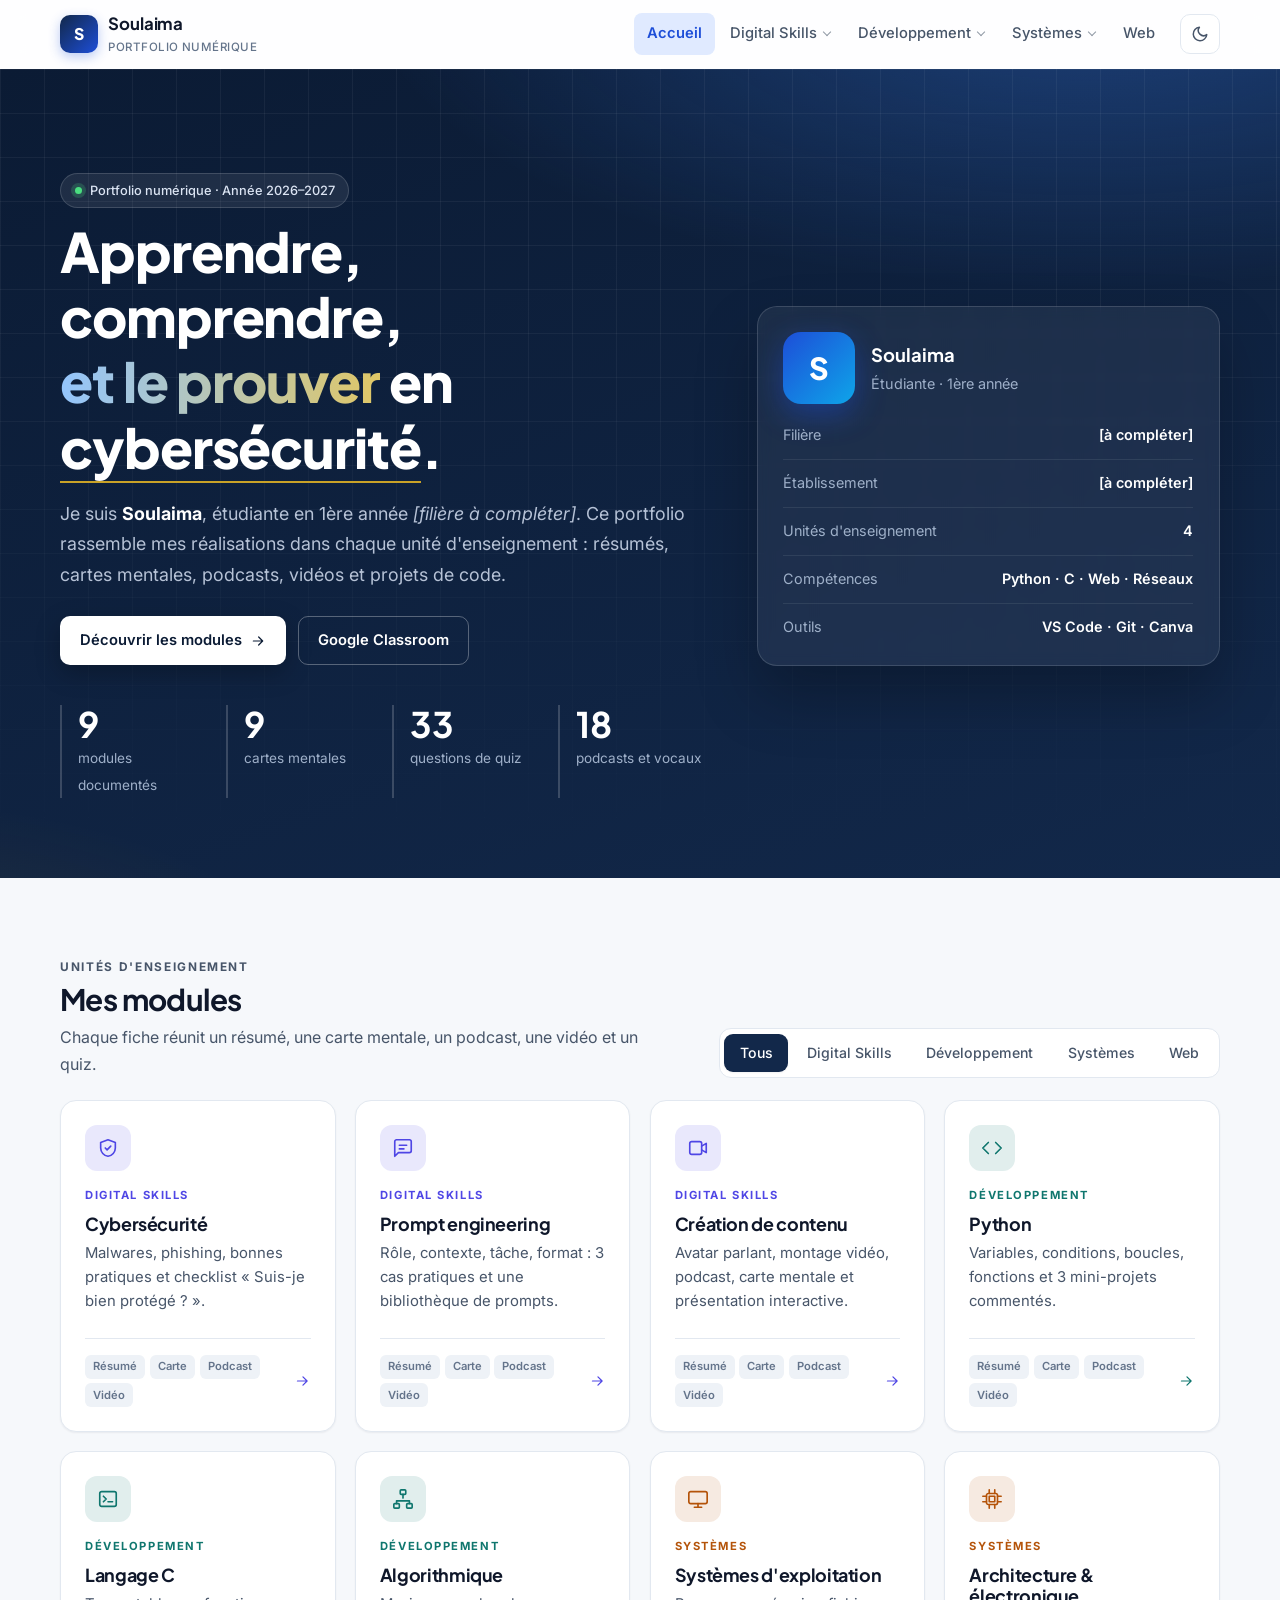
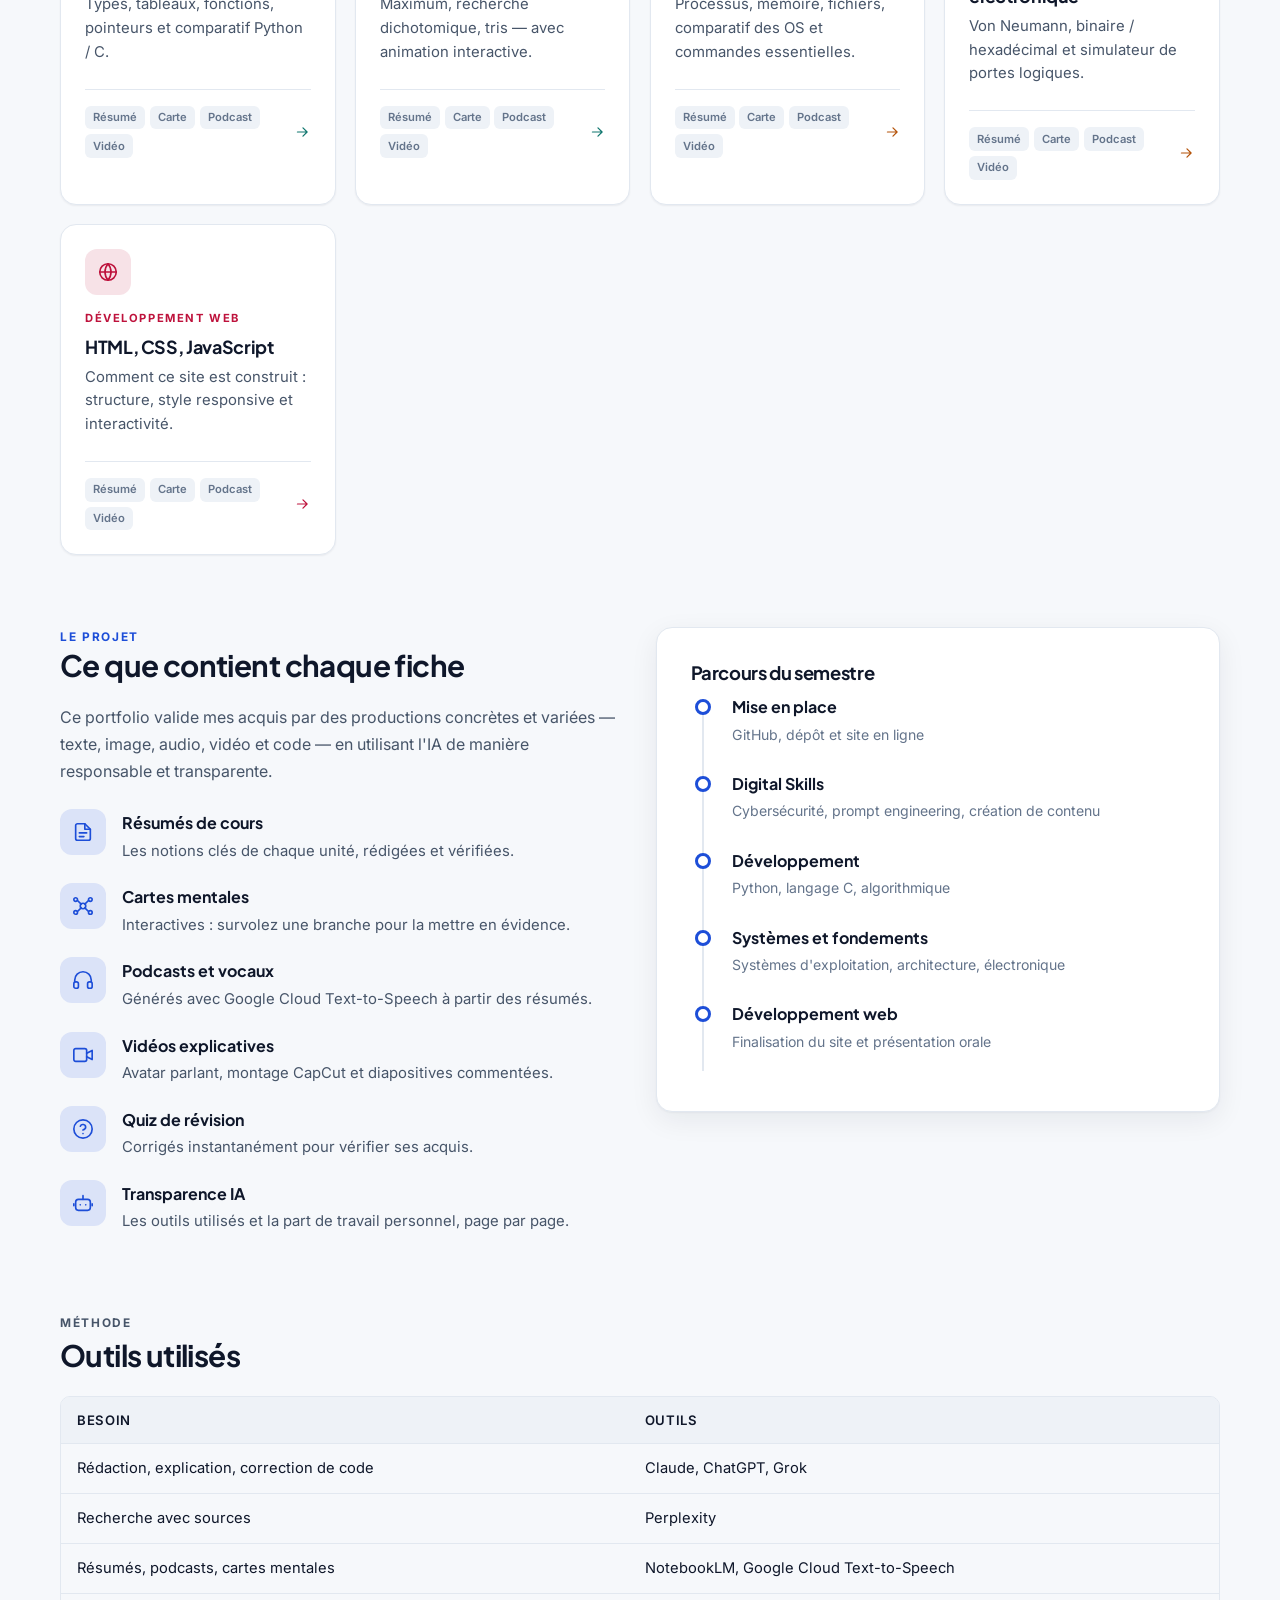
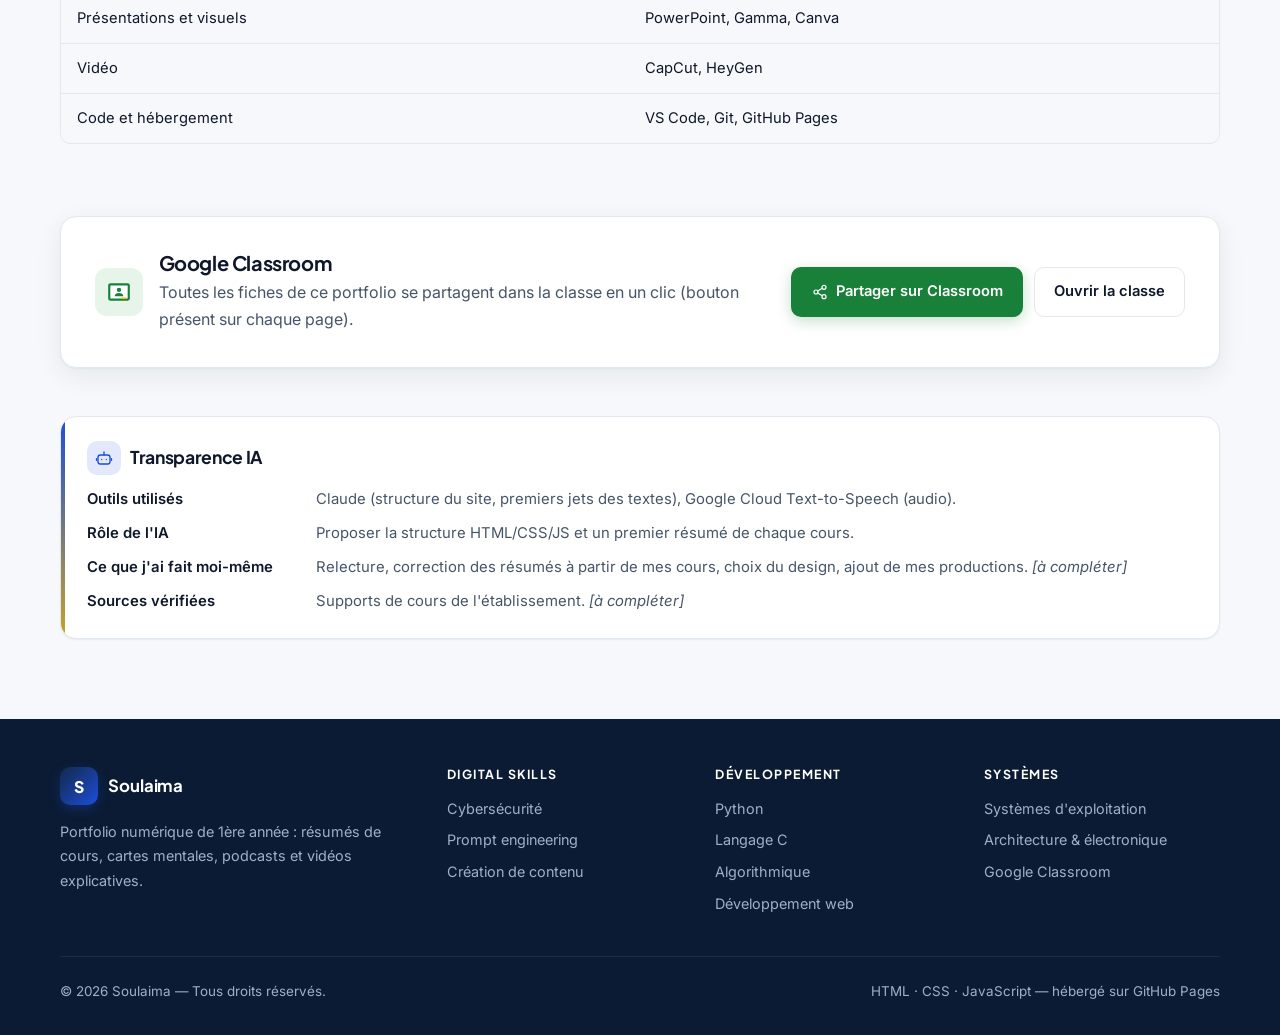
==== index.html @ fb441e04 "Page d'accueil, feuille de style et interactivité" ====
<!DOCTYPE html>
<html lang="fr">
<head>
  <meta charset="UTF-8">
  <meta name="viewport" content="width=device-width, initial-scale=1">
  <title>Soulaima — Portfolio numérique</title>
  <meta name="description" content="Portfolio numérique de Soulaima : résumés de cours, cartes mentales, podcasts et vidéos pour chaque module de 1ère année.">
  <meta name="theme-color" content="#0b1b34">
  <link rel="preconnect" href="https://fonts.googleapis.com">
  <link rel="preconnect" href="https://fonts.gstatic.com" crossorigin>
  <link href="https://fonts.googleapis.com/css2?family=Inter:wght@400;500;600;700&family=Plus+Jakarta+Sans:wght@600;700;800&family=JetBrains+Mono:wght@400;600&display=swap" rel="stylesheet">
  <link rel="stylesheet" href="css/style.css">
  <script>try{var t=localStorage.getItem("theme")||(matchMedia("(prefers-color-scheme: dark)").matches?"dark":"light");document.documentElement.setAttribute("data-theme",t)}catch(e){}</script>
</head>
<body>
<a class="skip" href="#contenu">Aller au contenu</a>
<header class="site-header">
  <div class="container header-inner">
    <a class="brand" href="index.html"><span class="brand-mark" aria-hidden="true">S</span><span>Soulaima<small>Portfolio numérique</small></span></a>
    <nav id="main-nav" class="main-nav" aria-label="Navigation principale">
      <ul>
        <li><a href="index.html">Accueil</a></li>
        <li class="nav-group"><span tabindex="0">Digital Skills</span>
          <ul>
            <li><a href="digital-skills/cybersecurite.html">Cybersécurité</a></li>
            <li><a href="digital-skills/prompt-engineering.html">Prompt engineering</a></li>
            <li><a href="digital-skills/creation-contenu.html">Création de contenu</a></li>
          </ul>
        </li>
        <li class="nav-group"><span tabindex="0">Développement</span>
          <ul>
            <li><a href="developpement/python.html">Python</a></li>
            <li><a href="developpement/langage-c.html">Langage C</a></li>
            <li><a href="developpement/algorithmique.html">Algorithmique</a></li>
          </ul>
        </li>
        <li class="nav-group"><span tabindex="0">Systèmes</span>
          <ul>
            <li><a href="systemes/systemes-exploitation.html">Systèmes d'exploitation</a></li>
            <li><a href="systemes/architecture-electronique.html">Architecture &amp; électronique</a></li>
          </ul>
        </li>
        <li><a href="web/developpement-web.html">Web</a></li>
      </ul>
    </nav>
    <button id="theme-toggle" class="icon-btn" type="button" aria-label="Activer le mode sombre"></button>
    <button id="menu-toggle" class="icon-btn menu-toggle" type="button" aria-expanded="false" aria-controls="main-nav" aria-label="Ouvrir le menu"></button>
  </div>
</header>

<main id="contenu">
  <section class="hero">
    <div class="container hero-grid">
      <div>
        <span class="badge"><span class="dot"></span>Portfolio numérique · Année 2026–2027</span>
        <h1>Apprendre, comprendre,<br><span class="accent-text">et le prouver</span> en <span class="rotator" data-words="cybersécurité|Python|langage C|algorithmique|architecture|développement web">cybersécurité</span>.</h1>
        <p class="lead">Je suis <strong style="color:#fff">Soulaima</strong>, étudiante en 1ère année <em>[filière à compléter]</em>. Ce portfolio rassemble mes réalisations dans chaque unité d'enseignement : résumés, cartes mentales, podcasts, vidéos et projets de code.</p>
        <div class="btn-row">
          <a class="btn btn-light" href="#modules">Découvrir les modules <svg viewBox="0 0 24 24" fill="none" stroke="currentColor" stroke-width="1.8" stroke-linecap="round" stroke-linejoin="round" aria-hidden="true"><path d="M5 12h14M13 6l6 6-6 6"/></svg></a>
          <a class="btn btn-outline-light" href="#classroom">Google Classroom</a>
        </div>
        <div class="stats">
          <div class="stat"><b data-count="9">9</b><span>modules documentés</span></div>
          <div class="stat"><b data-count="9">9</b><span>cartes mentales</span></div>
          <div class="stat"><b data-count="33">33</b><span>questions de quiz</span></div>
          <div class="stat"><b data-count="18">18</b><span>podcasts et vocaux</span></div>
        </div>
      </div>
      <aside class="profile-card" aria-label="Profil">
        <div class="profile-head">
          <div class="avatar" role="img" aria-label="Avatar de Soulaima">S</div>
          <div><strong>Soulaima</strong><span>Étudiante · 1ère année</span></div>
        </div>
        <ul class="profile-list">
          <li><span>Filière</span><b>[à compléter]</b></li>
          <li><span>Établissement</span><b>[à compléter]</b></li>
          <li><span>Unités d'enseignement</span><b>4</b></li>
          <li><span>Compétences</span><b>Python · C · Web · Réseaux</b></li>
          <li><span>Outils</span><b>VS Code · Git · Canva</b></li>
        </ul>
      </aside>
    </div>
  </section>

  <div class="container">
    <section class="home-section" id="modules">
      <div class="section-head">
        <div>
          <p class="eyebrow">Unités d'enseignement</p>
          <h2>Mes modules</h2>
          <p>Chaque fiche réunit un résumé, une carte mentale, un podcast, une vidéo et un quiz.</p>
        </div>
        <div class="filters" role="group" aria-label="Filtrer les modules">
          <button class="filter-btn" type="button" data-filter="all" aria-pressed="true">Tous</button>
          <button class="filter-btn" type="button" data-filter="digital" aria-pressed="false">Digital Skills</button>
          <button class="filter-btn" type="button" data-filter="dev" aria-pressed="false">Développement</button>
          <button class="filter-btn" type="button" data-filter="sys" aria-pressed="false">Systèmes</button>
          <button class="filter-btn" type="button" data-filter="web" aria-pressed="false">Web</button>
        </div>
      </div>
      <div class="grid-3">
        <a class="module-card" data-module="digital" href="digital-skills/cybersecurite.html">
          <span class="module-icon"><svg viewBox="0 0 24 24" fill="none" stroke="currentColor" stroke-width="1.8" stroke-linecap="round" stroke-linejoin="round" aria-hidden="true"><path d="M12 3l8 3v6c0 4.5-3.4 8.3-8 9-4.6-.7-8-4.5-8-9V6l8-3z"/><path d="M9 12l2 2 4-4"/></svg></span>
          <span class="eyebrow">Digital Skills</span>
          <h3>Cybersécurité</h3>
          <p>Malwares, phishing, bonnes pratiques et checklist « Suis-je bien protégé ? ».</p>
          <span class="module-foot">
            <span class="chips"><span class="chip">Résumé</span><span class="chip">Carte</span><span class="chip">Podcast</span><span class="chip">Vidéo</span></span>
            <span class="arrow"><svg viewBox="0 0 24 24" fill="none" stroke="currentColor" stroke-width="1.8" stroke-linecap="round" stroke-linejoin="round" aria-hidden="true"><path d="M5 12h14M13 6l6 6-6 6"/></svg></span>
          </span>
        </a>
        <a class="module-card" data-module="digital" href="digital-skills/prompt-engineering.html">
          <span class="module-icon"><svg viewBox="0 0 24 24" fill="none" stroke="currentColor" stroke-width="1.8" stroke-linecap="round" stroke-linejoin="round" aria-hidden="true"><path d="M21 15a2 2 0 0 1-2 2H7l-4 4V5a2 2 0 0 1 2-2h14a2 2 0 0 1 2 2z"/><path d="M8 9h8M8 13h5"/></svg></span>
          <span class="eyebrow">Digital Skills</span>
          <h3>Prompt engineering</h3>
          <p>Rôle, contexte, tâche, format : 3 cas pratiques et une bibliothèque de prompts.</p>
          <span class="module-foot">
            <span class="chips"><span class="chip">Résumé</span><span class="chip">Carte</span><span class="chip">Podcast</span><span class="chip">Vidéo</span></span>
            <span class="arrow"><svg viewBox="0 0 24 24" fill="none" stroke="currentColor" stroke-width="1.8" stroke-linecap="round" stroke-linejoin="round" aria-hidden="true"><path d="M5 12h14M13 6l6 6-6 6"/></svg></span>
          </span>
        </a>
        <a class="module-card" data-module="digital" href="digital-skills/creation-contenu.html">
          <span class="module-icon"><svg viewBox="0 0 24 24" fill="none" stroke="currentColor" stroke-width="1.8" stroke-linecap="round" stroke-linejoin="round" aria-hidden="true"><rect x="3" y="5" width="13" height="14" rx="2"/><path d="M16 10l5-3v10l-5-3"/></svg></span>
          <span class="eyebrow">Digital Skills</span>
          <h3>Création de contenu</h3>
          <p>Avatar parlant, montage vidéo, podcast, carte mentale et présentation interactive.</p>
          <span class="module-foot">
            <span class="chips"><span class="chip">Résumé</span><span class="chip">Carte</span><span class="chip">Podcast</span><span class="chip">Vidéo</span></span>
            <span class="arrow"><svg viewBox="0 0 24 24" fill="none" stroke="currentColor" stroke-width="1.8" stroke-linecap="round" stroke-linejoin="round" aria-hidden="true"><path d="M5 12h14M13 6l6 6-6 6"/></svg></span>
          </span>
        </a>
        <a class="module-card" data-module="dev" href="developpement/python.html">
          <span class="module-icon"><svg viewBox="0 0 24 24" fill="none" stroke="currentColor" stroke-width="1.8" stroke-linecap="round" stroke-linejoin="round" aria-hidden="true"><path d="M8 6l-6 6 6 6M16 6l6 6-6 6"/></svg></span>
          <span class="eyebrow">Développement</span>
          <h3>Python</h3>
          <p>Variables, conditions, boucles, fonctions et 3 mini-projets commentés.</p>
          <span class="module-foot">
            <span class="chips"><span class="chip">Résumé</span><span class="chip">Carte</span><span class="chip">Podcast</span><span class="chip">Vidéo</span></span>
            <span class="arrow"><svg viewBox="0 0 24 24" fill="none" stroke="currentColor" stroke-width="1.8" stroke-linecap="round" stroke-linejoin="round" aria-hidden="true"><path d="M5 12h14M13 6l6 6-6 6"/></svg></span>
          </span>
        </a>
        <a class="module-card" data-module="dev" href="developpement/langage-c.html">
          <span class="module-icon"><svg viewBox="0 0 24 24" fill="none" stroke="currentColor" stroke-width="1.8" stroke-linecap="round" stroke-linejoin="round" aria-hidden="true"><rect x="3" y="4" width="18" height="16" rx="2"/><path d="M7 9l3 3-3 3M12 15h5"/></svg></span>
          <span class="eyebrow">Développement</span>
          <h3>Langage C</h3>
          <p>Types, tableaux, fonctions, pointeurs et comparatif Python / C.</p>
          <span class="module-foot">
            <span class="chips"><span class="chip">Résumé</span><span class="chip">Carte</span><span class="chip">Podcast</span><span class="chip">Vidéo</span></span>
            <span class="arrow"><svg viewBox="0 0 24 24" fill="none" stroke="currentColor" stroke-width="1.8" stroke-linecap="round" stroke-linejoin="round" aria-hidden="true"><path d="M5 12h14M13 6l6 6-6 6"/></svg></span>
          </span>
        </a>
        <a class="module-card" data-module="dev" href="developpement/algorithmique.html">
          <span class="module-icon"><svg viewBox="0 0 24 24" fill="none" stroke="currentColor" stroke-width="1.8" stroke-linecap="round" stroke-linejoin="round" aria-hidden="true"><rect x="9" y="2" width="6" height="5" rx="1"/><rect x="2" y="17" width="6" height="5" rx="1"/><rect x="16" y="17" width="6" height="5" rx="1"/><path d="M12 7v4M5 17v-3h14v3"/></svg></span>
          <span class="eyebrow">Développement</span>
          <h3>Algorithmique</h3>
          <p>Maximum, recherche dichotomique, tris — avec animation interactive.</p>
          <span class="module-foot">
            <span class="chips"><span class="chip">Résumé</span><span class="chip">Carte</span><span class="chip">Podcast</span><span class="chip">Vidéo</span></span>
            <span class="arrow"><svg viewBox="0 0 24 24" fill="none" stroke="currentColor" stroke-width="1.8" stroke-linecap="round" stroke-linejoin="round" aria-hidden="true"><path d="M5 12h14M13 6l6 6-6 6"/></svg></span>
          </span>
        </a>
        <a class="module-card" data-module="sys" href="systemes/systemes-exploitation.html">
          <span class="module-icon"><svg viewBox="0 0 24 24" fill="none" stroke="currentColor" stroke-width="1.8" stroke-linecap="round" stroke-linejoin="round" aria-hidden="true"><rect x="2" y="4" width="20" height="13" rx="2"/><path d="M8 21h8M12 17v4"/></svg></span>
          <span class="eyebrow">Systèmes</span>
          <h3>Systèmes d'exploitation</h3>
          <p>Processus, mémoire, fichiers, comparatif des OS et commandes essentielles.</p>
          <span class="module-foot">
            <span class="chips"><span class="chip">Résumé</span><span class="chip">Carte</span><span class="chip">Podcast</span><span class="chip">Vidéo</span></span>
            <span class="arrow"><svg viewBox="0 0 24 24" fill="none" stroke="currentColor" stroke-width="1.8" stroke-linecap="round" stroke-linejoin="round" aria-hidden="true"><path d="M5 12h14M13 6l6 6-6 6"/></svg></span>
          </span>
        </a>
        <a class="module-card" data-module="sys" href="systemes/architecture-electronique.html">
          <span class="module-icon"><svg viewBox="0 0 24 24" fill="none" stroke="currentColor" stroke-width="1.8" stroke-linecap="round" stroke-linejoin="round" aria-hidden="true"><rect x="6" y="6" width="12" height="12" rx="2"/><rect x="9" y="9" width="6" height="6"/><path d="M9 2v4M15 2v4M9 18v4M15 18v4M2 9h4M2 15h4M18 9h4M18 15h4"/></svg></span>
          <span class="eyebrow">Systèmes</span>
          <h3>Architecture &amp; électronique</h3>
          <p>Von Neumann, binaire / hexadécimal et simulateur de portes logiques.</p>
          <span class="module-foot">
            <span class="chips"><span class="chip">Résumé</span><span class="chip">Carte</span><span class="chip">Podcast</span><span class="chip">Vidéo</span></span>
            <span class="arrow"><svg viewBox="0 0 24 24" fill="none" stroke="currentColor" stroke-width="1.8" stroke-linecap="round" stroke-linejoin="round" aria-hidden="true"><path d="M5 12h14M13 6l6 6-6 6"/></svg></span>
          </span>
        </a>
        <a class="module-card" data-module="web" href="web/developpement-web.html">
          <span class="module-icon"><svg viewBox="0 0 24 24" fill="none" stroke="currentColor" stroke-width="1.8" stroke-linecap="round" stroke-linejoin="round" aria-hidden="true"><circle cx="12" cy="12" r="9"/><path d="M3 12h18M12 3a14 14 0 0 1 0 18M12 3a14 14 0 0 0 0 18"/></svg></span>
          <span class="eyebrow">Développement web</span>
          <h3>HTML, CSS, JavaScript</h3>
          <p>Comment ce site est construit : structure, style responsive et interactivité.</p>
          <span class="module-foot">
            <span class="chips"><span class="chip">Résumé</span><span class="chip">Carte</span><span class="chip">Podcast</span><span class="chip">Vidéo</span></span>
            <span class="arrow"><svg viewBox="0 0 24 24" fill="none" stroke="currentColor" stroke-width="1.8" stroke-linecap="round" stroke-linejoin="round" aria-hidden="true"><path d="M5 12h14M13 6l6 6-6 6"/></svg></span>
          </span>
        </a>
      </div>
    </section>

    <section class="home-section">
      <div class="grid-2" style="align-items:start;gap:2rem">
        <div>
          <p class="eyebrow">Le projet</p>
          <h2>Ce que contient chaque fiche</h2>
          <p class="lead" style="font-size:1rem">Ce portfolio valide mes acquis par des productions concrètes et variées — texte, image, audio, vidéo et code — en utilisant l'IA de manière responsable et transparente.</p>
          <div class="grid-2" style="margin-top:1.5rem">
        <div class="feature"><span class="module-icon"><svg viewBox="0 0 24 24" fill="none" stroke="currentColor" stroke-width="1.8" stroke-linecap="round" stroke-linejoin="round" aria-hidden="true"><path d="M14 3H6a2 2 0 0 0-2 2v14a2 2 0 0 0 2 2h12a2 2 0 0 0 2-2V9z"/><path d="M14 3v6h6M8 13h8M8 17h5"/></svg></span><div><strong>Résumés de cours</strong><p>Les notions clés de chaque unité, rédigées et vérifiées.</p></div></div>
        <div class="feature"><span class="module-icon"><svg viewBox="0 0 24 24" fill="none" stroke="currentColor" stroke-width="1.8" stroke-linecap="round" stroke-linejoin="round" aria-hidden="true"><circle cx="12" cy="12" r="3"/><circle cx="4" cy="5" r="2"/><circle cx="20" cy="5" r="2"/><circle cx="4" cy="19" r="2"/><circle cx="20" cy="19" r="2"/><path d="M6 6l4 4M18 6l-4 4M6 18l4-4M18 18l-4-4"/></svg></span><div><strong>Cartes mentales</strong><p>Interactives : survolez une branche pour la mettre en évidence.</p></div></div>
        <div class="feature"><span class="module-icon"><svg viewBox="0 0 24 24" fill="none" stroke="currentColor" stroke-width="1.8" stroke-linecap="round" stroke-linejoin="round" aria-hidden="true"><path d="M3 14v-2a9 9 0 0 1 18 0v2"/><rect x="2" y="14" width="5" height="7" rx="2"/><rect x="17" y="14" width="5" height="7" rx="2"/></svg></span><div><strong>Podcasts et vocaux</strong><p>Générés avec Google Cloud Text-to-Speech à partir des résumés.</p></div></div>
        <div class="feature"><span class="module-icon"><svg viewBox="0 0 24 24" fill="none" stroke="currentColor" stroke-width="1.8" stroke-linecap="round" stroke-linejoin="round" aria-hidden="true"><rect x="2" y="5" width="14" height="14" rx="2"/><path d="M16 10l6-3v10l-6-3"/></svg></span><div><strong>Vidéos explicatives</strong><p>Avatar parlant, montage CapCut et diapositives commentées.</p></div></div>
        <div class="feature"><span class="module-icon"><svg viewBox="0 0 24 24" fill="none" stroke="currentColor" stroke-width="1.8" stroke-linecap="round" stroke-linejoin="round" aria-hidden="true"><circle cx="12" cy="12" r="10"/><path d="M9.1 9a3 3 0 0 1 5.8 1c0 2-3 3-3 3M12 17h.01"/></svg></span><div><strong>Quiz de révision</strong><p>Corrigés instantanément pour vérifier ses acquis.</p></div></div>
        <div class="feature"><span class="module-icon"><svg viewBox="0 0 24 24" fill="none" stroke="currentColor" stroke-width="1.8" stroke-linecap="round" stroke-linejoin="round" aria-hidden="true"><rect x="4" y="8" width="16" height="12" rx="3"/><path d="M12 8V4M9 14h.01M15 14h.01M2 13v2M22 13v2"/></svg></span><div><strong>Transparence IA</strong><p>Les outils utilisés et la part de travail personnel, page par page.</p></div></div>
          </div>
        </div>
        <div class="card">
          <h3>Parcours du semestre</h3>
          <ol class="timeline">
            <li><b>Mise en place</b><span>GitHub, dépôt et site en ligne</span></li>
            <li><b>Digital Skills</b><span>Cybersécurité, prompt engineering, création de contenu</span></li>
            <li><b>Développement</b><span>Python, langage C, algorithmique</span></li>
            <li><b>Systèmes et fondements</b><span>Systèmes d'exploitation, architecture, électronique</span></li>
            <li><b>Développement web</b><span>Finalisation du site et présentation orale</span></li>
          </ol>
        </div>
      </div>
    </section>

    <section class="home-section">
      <div class="section-head"><div><p class="eyebrow">Méthode</p><h2>Outils utilisés</h2></div></div>
      <div class="table-wrap">
        <table>
          <thead><tr><th>Besoin</th><th>Outils</th></tr></thead>
          <tbody>
            <tr><td>Rédaction, explication, correction de code</td><td>Claude, ChatGPT, Grok</td></tr>
            <tr><td>Recherche avec sources</td><td>Perplexity</td></tr>
            <tr><td>Résumés, podcasts, cartes mentales</td><td>NotebookLM, Google Cloud Text-to-Speech</td></tr>
            <tr><td>Présentations et visuels</td><td>PowerPoint, Gamma, Canva</td></tr>
            <tr><td>Vidéo</td><td>CapCut, HeyGen</td></tr>
            <tr><td>Code et hébergement</td><td>VS Code, Git, GitHub Pages</td></tr>
          </tbody>
        </table>
      </div>
    </section>

    <div class="home-section">
    <section class="block card classroom-box" id="classroom">
      <div class="classroom-text">
        <span class="classroom-logo"><svg viewBox="0 0 24 24" aria-hidden="true"><rect x="2" y="4" width="20" height="16" rx="2" fill="#188038"/><rect x="4" y="6" width="16" height="12" fill="#fff"/><circle cx="12" cy="10" r="2" fill="#188038"/><path d="M8 16c0-2 1.8-3 4-3s4 1 4 3" fill="#188038"/><rect x="14" y="17" width="5" height="1.5" fill="#fbbc04"/></svg></span>
        <div>
          <h2>Google Classroom</h2>
          <p>Toutes les fiches de ce portfolio se partagent dans la classe en un clic (bouton présent sur chaque page).</p>
        </div>
      </div>
      <div class="btn-row" style="margin:0">
        <a class="btn btn-classroom" data-classroom-share href="https://classroom.google.com/"><svg viewBox="0 0 24 24" fill="none" stroke="currentColor" stroke-width="1.8" stroke-linecap="round" stroke-linejoin="round" aria-hidden="true"><circle cx="18" cy="5" r="3"/><circle cx="6" cy="12" r="3"/><circle cx="18" cy="19" r="3"/><path d="M8.6 13.5l6.8 4M15.4 6.5l-6.8 4"/></svg>Partager sur Classroom</a>
        <!-- Remplacer par le lien de la classe : https://classroom.google.com/c/XXXXXXXX -->
        <a class="btn btn-ghost" href="https://classroom.google.com/" target="_blank" rel="noopener">Ouvrir la classe</a>
      </div>
    </section>
    </div>

    <section class="transparence">
      <h2><span class="h-icon"><svg viewBox="0 0 24 24" fill="none" stroke="currentColor" stroke-width="1.8" stroke-linecap="round" stroke-linejoin="round" aria-hidden="true"><rect x="4" y="8" width="16" height="12" rx="3"/><path d="M12 8V4M9 14h.01M15 14h.01M2 13v2M22 13v2"/></svg></span>Transparence IA</h2>
      <dl>
        <dt>Outils utilisés</dt><dd>Claude (structure du site, premiers jets des textes), Google Cloud Text-to-Speech (audio).</dd>
        <dt>Rôle de l'IA</dt><dd>Proposer la structure HTML/CSS/JS et un premier résumé de chaque cours.</dd>
        <dt>Ce que j'ai fait moi-même</dt><dd>Relecture, correction des résumés à partir de mes cours, choix du design, ajout de mes productions. <em>[à compléter]</em></dd>
        <dt>Sources vérifiées</dt><dd>Supports de cours de l'établissement. <em>[à compléter]</em></dd>
      </dl>
    </section>
  </div>
</main>

<footer class="site-footer">
  <div class="container">
    <div class="footer-grid">
      <div>
        <a class="brand" href="index.html"><span class="brand-mark" aria-hidden="true">S</span><span>Soulaima</span></a>
        <p>Portfolio numérique de 1ère année : résumés de cours, cartes mentales, podcasts et vidéos explicatives.</p>
      </div>
      <div>
        <h4>Digital Skills</h4>
        <ul>
          <li><a href="digital-skills/cybersecurite.html">Cybersécurité</a></li>
          <li><a href="digital-skills/prompt-engineering.html">Prompt engineering</a></li>
          <li><a href="digital-skills/creation-contenu.html">Création de contenu</a></li>
        </ul>
      </div>
      <div>
        <h4>Développement</h4>
        <ul>
          <li><a href="developpement/python.html">Python</a></li>
          <li><a href="developpement/langage-c.html">Langage C</a></li>
          <li><a href="developpement/algorithmique.html">Algorithmique</a></li>
          <li><a href="web/developpement-web.html">Développement web</a></li>
        </ul>
      </div>
      <div>
        <h4>Systèmes</h4>
        <ul>
          <li><a href="systemes/systemes-exploitation.html">Systèmes d'exploitation</a></li>
          <li><a href="systemes/architecture-electronique.html">Architecture &amp; électronique</a></li>
          <li><a href="index.html#classroom">Google Classroom</a></li>
        </ul>
      </div>
    </div>
    <div class="footer-bottom">
      <span>© <span data-year>2026</span> Soulaima — Tous droits réservés.</span>
      <span>HTML · CSS · JavaScript — hébergé sur GitHub Pages</span>
    </div>
  </div>
</footer>
<script src="js/script.js"></script>
</body>
</html>
---- css/style.css ----
/* ==========================================================
   Portfolio numérique — feuille de style commune
   Charte : bleu marine + bleu royal, neutres ardoise
   ========================================================== */

:root {
  /* Neutres */
  --bg: #f6f8fb;
  --surface: #ffffff;
  --surface-2: #eef2f7;
  --ink: #0f172a;
  --ink-soft: #475569;
  --ink-mute: #64748b;
  --line: #e2e8f0;
  /* Marque */
  --navy: #0b1b34;
  --navy-2: #12284a;
  --accent: #1d4ed8;
  --accent-2: #3b82f6;
  --accent-soft: #e0eaff;
  --accent-ink: #ffffff;
  --gold: #c9a227;
  /* Modules (tons sobres) */
  --digital: #4f46e5;
  --dev: #0f766e;
  --sys: #b45309;
  --web: #be123c;
  /* États */
  --ok: #15803d;
  --ko: #b91c1c;
  --warn: #b45309;
  --code-bg: #0b1220;
  --code-ink: #e2e8f0;
  --radius: 16px;
  --radius-sm: 10px;
  --shadow-sm: 0 1px 2px rgba(15, 23, 42, .06);
  --shadow: 0 1px 2px rgba(15, 23, 42, .04), 0 8px 28px rgba(15, 23, 42, .07);
  --shadow-lg: 0 20px 50px rgba(15, 23, 42, .14);
  --font-title: "Plus Jakarta Sans", "Inter", system-ui, sans-serif;
  --font-body: "Inter", system-ui, -apple-system, "Segoe UI", sans-serif;
  --font-mono: "JetBrains Mono", Consolas, monospace;
  color-scheme: light;
}

:root[data-theme="dark"] {
  --bg: #0a0f1c;
  --surface: #111a2e;
  --surface-2: #17223a;
  --ink: #e6ebf5;
  --ink-soft: #a5b1c7;
  --ink-mute: #8391aa;
  --line: #22304b;
  --navy: #070d1a;
  --navy-2: #0e1a33;
  --accent: #60a5fa;
  --accent-2: #93c5fd;
  --accent-soft: #15284a;
  --accent-ink: #0a0f1c;
  --digital: #818cf8;
  --dev: #2dd4bf;
  --sys: #f59e0b;
  --web: #fb7185;
  --ok: #4ade80;
  --ko: #f87171;
  --code-bg: #060a14;
  --shadow: 0 1px 2px rgba(0, 0, 0, .3), 0 8px 28px rgba(0, 0, 0, .3);
  --shadow-lg: 0 20px 50px rgba(0, 0, 0, .45);
  color-scheme: dark;
}

*, *::before, *::after { box-sizing: border-box; }
html { scroll-behavior: smooth; scroll-padding-top: 84px; }

body {
  margin: 0;
  background: var(--bg);
  color: var(--ink);
  font-family: var(--font-body);
  font-size: 1rem;
  line-height: 1.7;
  -webkit-font-smoothing: antialiased;
  text-rendering: optimizeLegibility;
}

img, svg, video, iframe { max-width: 100%; }
a { color: var(--accent); text-underline-offset: 3px; text-decoration-thickness: 1px; }
::selection { background: var(--accent); color: #fff; }
:focus-visible { outline: 3px solid var(--accent-2); outline-offset: 2px; border-radius: 6px; }

h1, h2, h3, h4 { font-family: var(--font-title); line-height: 1.2; letter-spacing: -.02em; font-weight: 700; color: var(--ink); }
h1 { font-size: clamp(2.1rem, 5vw, 3.4rem); margin: .2em 0 .35em; font-weight: 800; }
h2 { font-size: clamp(1.4rem, 2.6vw, 1.85rem); margin: 0 0 .7em; }
h3 { font-size: 1.15rem; margin: 1.4em 0 .5em; }
h4 { font-size: 1rem; margin: 1.2em 0 .4em; }

code { font-family: var(--font-mono); font-size: .86em; background: var(--surface-2); color: var(--ink); padding: .12em .4em; border-radius: 6px; border: 1px solid var(--line); }
pre {
  background: var(--code-bg); color: var(--code-ink);
  padding: 1.1rem 1.2rem; border-radius: var(--radius-sm); overflow-x: auto;
  font-size: .85rem; line-height: 1.6; border: 1px solid #1e293b;
}
pre code { background: none; padding: 0; color: inherit; border: 0; }

.skip { position: absolute; left: -9999px; }
.skip:focus { left: 1rem; top: 1rem; z-index: 100; background: var(--accent); color: #fff; padding: .5rem 1rem; border-radius: 8px; }

.container { width: min(1160px, 100% - 32px); margin-inline: auto; }

/* ---------- Barre de progression de lecture ---------- */
.progress { position: fixed; top: 0; left: 0; height: 3px; width: 0; z-index: 60; background: linear-gradient(90deg, var(--accent), var(--accent-2)); }

/* ---------- En-tête ---------- */
.site-header {
  position: sticky; top: 0; z-index: 50;
  background: color-mix(in srgb, var(--surface) 85%, transparent);
  backdrop-filter: saturate(160%) blur(12px);
  border-bottom: 1px solid transparent;
  transition: border-color .2s, box-shadow .2s;
}
.site-header.scrolled { border-bottom-color: var(--line); box-shadow: var(--shadow-sm); }
.header-inner { display: flex; align-items: center; gap: .75rem; min-height: 68px; }
.brand { display: flex; align-items: center; gap: .65rem; font-family: var(--font-title); font-weight: 700; font-size: 1.05rem; color: var(--ink); text-decoration: none; margin-right: auto; letter-spacing: -.01em; }
.brand small { display: block; font-family: var(--font-body); font-weight: 500; font-size: .72rem; color: var(--ink-mute); letter-spacing: .04em; text-transform: uppercase; }
.brand-mark {
  width: 38px; height: 38px; border-radius: 10px; display: grid; place-items: center; flex: none;
  background: linear-gradient(135deg, var(--navy-2), var(--accent));
  color: #fff; font-size: 1rem; font-weight: 800; box-shadow: 0 4px 12px rgba(29, 78, 216, .3);
}

.main-nav ul { list-style: none; margin: 0; padding: 0; display: flex; gap: .15rem; }
.main-nav > ul > li { position: relative; }
.main-nav a, .main-nav .nav-group > span {
  display: block; padding: .5rem .8rem; border-radius: 8px;
  color: var(--ink-soft); text-decoration: none; font-size: .92rem; font-weight: 500; cursor: pointer;
  transition: color .15s, background .15s;
}
.main-nav a:hover, .main-nav .nav-group:hover > span { color: var(--ink); background: var(--surface-2); }
.main-nav a[aria-current="page"] { color: var(--accent); background: var(--accent-soft); font-weight: 600; }
.nav-group > span::after { content: ""; display: inline-block; width: 6px; height: 6px; margin-left: .45rem; border-right: 1.5px solid currentColor; border-bottom: 1.5px solid currentColor; transform: translateY(-3px) rotate(45deg); opacity: .6; }
.nav-group ul {
  position: absolute; top: calc(100% + 6px); left: 0; min-width: 250px;
  flex-direction: column; padding: .45rem;
  background: var(--surface); border: 1px solid var(--line); border-radius: 12px; box-shadow: var(--shadow-lg);
  opacity: 0; visibility: hidden; transform: translateY(6px); transition: .18s ease;
}
.nav-group ul::before { content: ""; position: absolute; inset: -8px 0 auto; height: 8px; }
.nav-group:hover ul, .nav-group:focus-within ul { opacity: 1; visibility: visible; transform: none; }
.nav-group ul a { color: var(--ink); }

.icon-btn {
  width: 40px; height: 40px; border-radius: 10px; border: 1px solid var(--line);
  background: var(--surface); color: var(--ink-soft); cursor: pointer;
  display: grid; place-items: center; transition: .15s;
}
.icon-btn:hover { color: var(--accent); border-color: var(--accent); }
.icon-btn svg { width: 18px; height: 18px; }
.menu-toggle { display: none; }

@media (max-width: 900px) {
  .menu-toggle { display: grid; }
  .main-nav {
    position: absolute; top: 68px; left: 0; right: 0;
    background: var(--surface); border-bottom: 1px solid var(--line); box-shadow: var(--shadow-lg);
    max-height: 0; overflow: hidden; transition: max-height .3s ease;
  }
  .main-nav.open { max-height: 85vh; overflow-y: auto; }
  .main-nav ul { flex-direction: column; padding: .5rem 16px 1rem; }
  .nav-group ul { position: static; opacity: 1; visibility: visible; transform: none; box-shadow: none; border: 0; padding: 0 0 .3rem .6rem; min-width: 0; background: none; }
  .nav-group > span::after { display: none; }
  .nav-group > span { font-weight: 700; color: var(--ink-mute); font-size: .72rem; text-transform: uppercase; letter-spacing: .1em; padding-top: .9rem; }
  .nav-group > span:hover { background: none; }
}

/* ---------- Héros sombre (accueil + pages) ---------- */
.hero, .page-hero {
  position: relative; overflow: hidden; isolation: isolate;
  background: radial-gradient(1200px 500px at 85% -10%, rgba(59, 130, 246, .35), transparent 60%),
              radial-gradient(800px 400px at -10% 120%, rgba(201, 162, 39, .14), transparent 60%),
              linear-gradient(160deg, var(--navy) 0%, var(--navy-2) 100%);
  color: #e2e8f0;
}
.hero::before, .page-hero::before {
  content: ""; position: absolute; inset: 0; z-index: -1;
  background-image: linear-gradient(rgba(255,255,255,.05) 1px, transparent 1px), linear-gradient(90deg, rgba(255,255,255,.05) 1px, transparent 1px);
  background-size: 44px 44px;
  mask-image: linear-gradient(180deg, #000 30%, transparent 100%);
}
.hero h1, .page-hero h1 { color: #fff; }
.hero .lead, .page-hero .lead { color: #b6c2d6; }

.hero { padding: clamp(3.5rem, 9vw, 6.5rem) 0 clamp(3rem, 7vw, 5rem); }
.hero-grid { display: grid; grid-template-columns: 1.4fr 1fr; gap: 3rem; align-items: center; }
.hero h1 .accent-text { background: linear-gradient(90deg, #93c5fd, #e0c766); -webkit-background-clip: text; background-clip: text; color: transparent; }
.hero .rotator { color: #fff; border-bottom: 2px solid var(--gold); white-space: nowrap; }
.badge {
  display: inline-flex; align-items: center; gap: .5rem; padding: .35rem .85rem; border-radius: 999px;
  background: rgba(255,255,255,.08); border: 1px solid rgba(255,255,255,.15);
  font-size: .8rem; font-weight: 500; color: #dbe4f3;
}
.badge .dot { width: 7px; height: 7px; border-radius: 50%; background: #4ade80; box-shadow: 0 0 0 4px rgba(74, 222, 128, .2); }

.profile-card {
  background: rgba(255,255,255,.06); border: 1px solid rgba(255,255,255,.14); border-radius: 20px;
  padding: 1.6rem; backdrop-filter: blur(6px); box-shadow: 0 30px 60px rgba(0,0,0,.25);
}
.profile-head { display: flex; gap: 1rem; align-items: center; margin-bottom: 1.2rem; }
.avatar {
  width: 72px; height: 72px; border-radius: 18px; flex: none;
  background: linear-gradient(135deg, var(--accent), #0ea5e9);
  display: grid; place-items: center; color: #fff;
  font-family: var(--font-title); font-size: 1.9rem; font-weight: 800;
  box-shadow: 0 10px 30px rgba(29, 78, 216, .45);
}
.profile-head strong { display: block; color: #fff; font-family: var(--font-title); font-size: 1.15rem; }
.profile-head span { color: #9fb0c9; font-size: .9rem; }
.profile-list { list-style: none; padding: 0; margin: 0; display: grid; gap: .7rem; }
.profile-list li { display: flex; justify-content: space-between; gap: 1rem; font-size: .9rem; padding-bottom: .7rem; border-bottom: 1px solid rgba(255,255,255,.08); }
.profile-list li:last-child { border-bottom: 0; padding-bottom: 0; }
.profile-list span { color: #9fb0c9; }
.profile-list b { color: #fff; font-weight: 600; text-align: right; }

.stats { display: grid; grid-template-columns: repeat(4, 1fr); gap: 1rem; margin-top: 2.5rem; }
.stat { border-left: 2px solid rgba(255,255,255,.18); padding-left: 1rem; }
.stat b { display: block; font-family: var(--font-title); font-size: clamp(1.6rem, 3.5vw, 2.2rem); color: #fff; line-height: 1.1; }
.stat span { font-size: .85rem; color: #9fb0c9; }
@media (max-width: 860px) {
  .hero-grid { grid-template-columns: 1fr; }
  .stats { grid-template-columns: repeat(2, 1fr); }
}

.eyebrow { text-transform: uppercase; letter-spacing: .14em; font-size: .74rem; font-weight: 700; color: var(--accent); margin: 0; }
.hero .eyebrow, .page-hero .eyebrow { color: #93c5fd; }
.lead { font-size: 1.12rem; color: var(--ink-soft); max-width: 64ch; }

.page-hero { padding: 2.8rem 0 2.6rem; margin-bottom: 2.5rem; }
.page-hero::after { content: ""; position: absolute; left: 0; right: 0; bottom: 0; height: 4px; background: var(--mod, var(--accent)); }
.breadcrumb { font-size: .85rem; color: #9fb0c9; margin: 0 0 1rem; }
.breadcrumb a { color: #cbd5e1; text-decoration: none; }
.breadcrumb a:hover { color: #fff; text-decoration: underline; }
.tags { display: flex; flex-wrap: wrap; gap: .45rem; margin: 1.2rem 0 0; padding: 0; list-style: none; }
.tag { font-size: .78rem; font-weight: 500; padding: .25rem .75rem; border-radius: 999px; background: var(--surface-2); color: var(--ink-soft); border: 1px solid var(--line); }
.page-hero .tag, .hero .tag { background: rgba(255,255,255,.07); border-color: rgba(255,255,255,.14); color: #dbe4f3; }

/* Couleur du module */
[data-module="digital"] { --mod: var(--digital); }
[data-module="dev"] { --mod: var(--dev); }
[data-module="sys"] { --mod: var(--sys); }
[data-module="web"] { --mod: var(--web); }

/* ---------- Boutons ---------- */
.btn {
  display: inline-flex; align-items: center; gap: .5rem;
  padding: .7rem 1.2rem; border-radius: 10px; border: 1px solid transparent;
  background: var(--accent); color: #fff; font: inherit; font-weight: 600; font-size: .92rem;
  text-decoration: none; cursor: pointer; transition: transform .15s, box-shadow .15s, background .15s;
  box-shadow: 0 4px 14px rgba(29, 78, 216, .25);
}
:root[data-theme="dark"] .btn { color: var(--accent-ink); }
.btn:hover { transform: translateY(-1px); box-shadow: 0 8px 22px rgba(29, 78, 216, .35); }
.btn svg { width: 16px; height: 16px; }
.btn-ghost { background: var(--surface); color: var(--ink); border-color: var(--line); box-shadow: none; }
:root[data-theme="dark"] .btn-ghost { color: var(--ink); }
.btn-ghost:hover { border-color: var(--accent); color: var(--accent); box-shadow: none; }
.btn-light { background: #fff; color: var(--navy); box-shadow: 0 8px 24px rgba(0,0,0,.25); }
:root[data-theme="dark"] .btn-light { color: var(--navy); }
.btn-outline-light { background: transparent; color: #fff; border-color: rgba(255,255,255,.3); box-shadow: none; }
:root[data-theme="dark"] .btn-outline-light { color: #fff; }
.btn-outline-light:hover { border-color: #fff; box-shadow: none; }
.btn-row { display: flex; flex-wrap: wrap; gap: .7rem; margin-top: 1.6rem; }

/* ---------- Mise en page des pages modules ---------- */
.page-layout { display: grid; grid-template-columns: 220px minmax(0, 1fr); gap: 2.5rem; align-items: start; }
.toc { position: sticky; top: 92px; display: flex; flex-direction: column; gap: .15rem; border-left: 1px solid var(--line); }
.toc-title { font-size: .72rem; text-transform: uppercase; letter-spacing: .12em; font-weight: 700; color: var(--ink-mute); padding: 0 0 .6rem 1rem; }
.toc a { font-size: .9rem; padding: .4rem 1rem; margin-left: -1px; border-left: 2px solid transparent; text-decoration: none; color: var(--ink-soft); transition: .15s; }
.toc a:hover { color: var(--ink); }
.toc a.active { color: var(--mod, var(--accent)); border-left-color: var(--mod, var(--accent)); font-weight: 600; }
@media (max-width: 960px) {
  .page-layout { grid-template-columns: minmax(0, 1fr); gap: 0; }
  .toc { position: sticky; top: 68px; z-index: 20; flex-direction: row; overflow-x: auto; gap: .4rem; border: 0; padding: .7rem 0; margin: -1.5rem 0 1.5rem; background: var(--bg); scrollbar-width: none; }
  .toc-title { display: none; }
  .toc a { flex: none; border: 1px solid var(--line); border-radius: 999px; padding: .3rem .85rem; background: var(--surface); margin: 0; }
  .toc a.active { background: var(--mod, var(--accent)); color: #fff; border-color: var(--mod, var(--accent)); }
}

/* ---------- Sections ---------- */
section.block { margin-bottom: 3rem; }
.section-head { display: flex; align-items: flex-end; justify-content: space-between; gap: 1rem; flex-wrap: wrap; margin-bottom: 1.4rem; }
.section-head h2 { margin: .3rem 0 0; }
.section-head p { margin: .4rem 0 0; color: var(--ink-soft); max-width: 60ch; }
.h-icon { display: inline-grid; place-items: center; width: 34px; height: 34px; border-radius: 10px; background: color-mix(in srgb, var(--mod, var(--accent)) 12%, transparent); color: var(--mod, var(--accent)); margin-right: .6rem; vertical-align: -6px; }
.h-icon svg { width: 18px; height: 18px; }

.card {
  background: var(--surface); border: 1px solid var(--line); border-radius: var(--radius);
  padding: clamp(1.3rem, 3vw, 2.1rem); box-shadow: var(--shadow);
}
.card > h2:first-child, .card > h3:first-child { margin-top: 0; }

.grid-2 { display: grid; grid-template-columns: repeat(auto-fit, minmax(280px, 1fr)); gap: 1.2rem; }
.grid-3 { display: grid; grid-template-columns: repeat(auto-fit, minmax(260px, 1fr)); gap: 1.2rem; }

.def { position: relative; background: var(--surface-2); border-radius: var(--radius-sm); padding: 1rem 1.1rem 1rem 1.3rem; margin: 0; font-size: .95rem; color: var(--ink-soft); }
.def::before { content: ""; position: absolute; left: 0; top: 14px; bottom: 14px; width: 3px; border-radius: 3px; background: var(--mod, var(--accent)); }
.def strong { display: block; color: var(--ink); margin-bottom: .2rem; }
.note { background: var(--accent-soft); border: 1px solid color-mix(in srgb, var(--accent) 25%, transparent); border-radius: var(--radius-sm); padding: .9rem 1.1rem; font-size: .93rem; color: var(--ink); }
.note-todo { background: transparent; border: 1px dashed var(--ink-mute); color: var(--ink-soft); }

#resume ul, #resume ol { padding-left: 1.2rem; }
#resume li { margin-bottom: .35rem; }
#resume li::marker { color: var(--mod, var(--accent)); }

/* ---------- Tableaux ---------- */
.table-wrap { overflow-x: auto; border: 1px solid var(--line); border-radius: var(--radius-sm); }
table { width: 100%; border-collapse: collapse; font-size: .92rem; }
th, td { text-align: left; padding: .75rem 1rem; border-bottom: 1px solid var(--line); vertical-align: top; }
tr:last-child td { border-bottom: 0; }
th { background: var(--surface-2); font-weight: 600; color: var(--ink); font-size: .82rem; text-transform: uppercase; letter-spacing: .05em; }
tbody tr { transition: background .12s; }
tbody tr:hover { background: color-mix(in srgb, var(--accent) 5%, transparent); }

/* ---------- Accueil : modules ---------- */
.home-section { padding: 4.5rem 0 0; }
.filters { display: inline-flex; flex-wrap: wrap; gap: .25rem; padding: .3rem; background: var(--surface); border: 1px solid var(--line); border-radius: 12px; }
.filter-btn { padding: .45rem .95rem; border-radius: 9px; border: 0; background: transparent; color: var(--ink-soft); font: inherit; font-size: .88rem; font-weight: 500; cursor: pointer; transition: .15s; }
.filter-btn:hover { color: var(--ink); }
.filter-btn[aria-pressed="true"] { background: var(--navy-2); color: #fff; box-shadow: var(--shadow-sm); }

.module-card {
  position: relative; display: flex; flex-direction: column; gap: .5rem; overflow: hidden;
  background: var(--surface); border: 1px solid var(--line); border-radius: var(--radius);
  padding: 1.5rem; text-decoration: none; color: var(--ink); box-shadow: var(--shadow-sm);
  transition: transform .2s ease, box-shadow .2s ease, border-color .2s ease;
}
.module-card::before {
  content: ""; position: absolute; inset: 0; pointer-events: none; opacity: 0; transition: opacity .2s;
  background: radial-gradient(400px circle at var(--mx, 50%) var(--my, 0%), color-mix(in srgb, var(--mod) 12%, transparent), transparent 60%);
}
.module-card:hover { transform: translateY(-4px); box-shadow: var(--shadow-lg); border-color: color-mix(in srgb, var(--mod) 45%, var(--line)); }
.module-card:hover::before { opacity: 1; }
.module-icon { width: 46px; height: 46px; border-radius: 12px; display: grid; place-items: center; background: color-mix(in srgb, var(--mod) 12%, transparent); color: var(--mod); margin-bottom: .4rem; }
.module-icon svg { width: 22px; height: 22px; }
.module-card h3 { margin: 0; font-size: 1.12rem; }
.module-card p { margin: 0; color: var(--ink-soft); font-size: .93rem; line-height: 1.6; }
.module-card .eyebrow { color: var(--mod); font-size: .7rem; }
.module-foot { margin-top: auto; padding-top: 1rem; display: flex; align-items: center; justify-content: space-between; border-top: 1px solid var(--line); margin-top: 1rem; }
.chips { display: flex; flex-wrap: wrap; gap: .3rem; }
.chip { font-size: .7rem; font-weight: 600; padding: .15rem .5rem; border-radius: 6px; background: var(--surface-2); color: var(--ink-mute); }
.arrow { color: var(--mod); transition: transform .2s; display: grid; }
.arrow svg { width: 18px; height: 18px; }
.module-card:hover .arrow { transform: translateX(4px); }
.module-card[hidden] { display: none; }

.feature { display: flex; gap: 1rem; align-items: flex-start; }
.feature .module-icon { flex: none; --mod: var(--accent); margin: 0; }
.feature strong { display: block; font-family: var(--font-title); margin-bottom: .15rem; }
.feature p { margin: 0; color: var(--ink-soft); font-size: .93rem; }

.timeline { list-style: none; padding: 0; margin: 0; position: relative; }
.timeline::before { content: ""; position: absolute; left: 11px; top: 6px; bottom: 6px; width: 2px; background: var(--line); }
.timeline li { position: relative; padding: 0 0 1.4rem 2.6rem; }
.timeline li::before { content: ""; position: absolute; left: 4px; top: 6px; width: 16px; height: 16px; border-radius: 50%; background: var(--surface); border: 3px solid var(--accent); }
.timeline b { display: block; font-family: var(--font-title); }
.timeline span { font-size: .88rem; color: var(--ink-mute); }

/* ---------- Carte mentale ---------- */
.mindmap { margin: 0; }
.mindmap-scroll { overflow-x: auto; border-radius: var(--radius); background: var(--surface); border: 1px solid var(--line); padding: 1rem; box-shadow: var(--shadow); background-image: radial-gradient(var(--line) 1px, transparent 1px); background-size: 20px 20px; }
.mindmap svg { display: block; min-width: 760px; width: 100%; height: auto; }
.mindmap figcaption { font-size: .85rem; color: var(--ink-mute); margin-top: .6rem; }
.mm-link { fill: none; stroke-width: 2; opacity: .5; }
.mm-root rect { fill: var(--navy-2); }
:root[data-theme="dark"] .mm-root rect { fill: var(--accent); }
.mm-root text { fill: #fff; font-weight: 700; font-size: 17px; font-family: var(--font-title); }
:root[data-theme="dark"] .mm-root text { fill: var(--navy); }
.mm-branch rect { fill: var(--surface); stroke-width: 1.8; }
.mm-branch text { fill: var(--ink); font-weight: 600; font-size: 14px; font-family: var(--font-body); }
.mm-leaf text { fill: var(--ink-soft); font-size: 13px; font-family: var(--font-body); }
.mm-branch { cursor: pointer; }
.mm-branch-group, .mm-link { transition: opacity .2s; }
.mm-dim { opacity: .12; }

/* ---------- Médias ---------- */
.media-grid { display: grid; grid-template-columns: repeat(auto-fit, minmax(280px, 1fr)); gap: 1.2rem; }
.media-card { background: var(--surface); border: 1px solid var(--line); border-radius: var(--radius); padding: 1.3rem; display: flex; flex-direction: column; gap: .75rem; box-shadow: var(--shadow-sm); }
.media-card h3 { margin: 0; font-size: 1rem; display: flex; gap: .6rem; align-items: center; }
.media-card h3 .h-icon { margin: 0; }
.media-card p { margin: 0; font-size: .9rem; color: var(--ink-soft); }
.video-frame { aspect-ratio: 16 / 9; border-radius: var(--radius-sm); overflow: hidden; background: linear-gradient(160deg, var(--navy), var(--navy-2)); display: grid; place-items: center; text-align: center; color: #9fb0c9; font-size: .85rem; padding: 1rem; }
.video-frame code { background: rgba(255,255,255,.08); color: #dbe4f3; border-color: rgba(255,255,255,.12); }
.video-frame iframe, .video-frame video { width: 100%; height: 100%; border: 0; }
.video-frame:has(iframe), .video-frame:has(video) { padding: 0; }
.play-icon { width: 54px; height: 54px; border-radius: 50%; background: rgba(255,255,255,.1); border: 1px solid rgba(255,255,255,.2); display: grid; place-items: center; margin: 0 auto .6rem; color: #fff; }
.play-icon svg { width: 20px; height: 20px; margin-left: 3px; }
audio { width: 100%; height: 40px; }

/* Lecteur vidéo + playlist */
.video-panel { display: grid; grid-template-columns: minmax(0, 1.7fr) minmax(0, 1fr); gap: 1.4rem; padding: 1.2rem; }
.video-main .video-frame { border-radius: 12px; }
.video-script { font-size: .9rem; color: var(--ink-soft); margin: .9rem 0 0; }
.video-list-title { font-size: .72rem; text-transform: uppercase; letter-spacing: .12em; font-weight: 700; color: var(--ink-mute); margin: 0 0 .6rem; }
.video-list ul { list-style: none; padding: 0; margin: 0; display: grid; gap: .5rem; }
.yt-item { display: flex; gap: .75rem; align-items: flex-start; width: 100%; text-align: left; padding: .45rem; border-radius: 10px; border: 1px solid transparent; background: transparent; color: var(--ink); font: inherit; cursor: pointer; transition: .15s; }
.yt-item:hover { background: var(--surface-2); }
.yt-item.active { background: var(--accent-soft); border-color: color-mix(in srgb, var(--accent) 35%, transparent); }
.yt-item img { width: 120px; height: 68px; object-fit: cover; border-radius: 7px; flex: none; background: var(--surface-2); }
.yt-item b { display: block; font-size: .85rem; font-weight: 600; line-height: 1.35; display: -webkit-box; -webkit-line-clamp: 2; -webkit-box-orient: vertical; overflow: hidden; }
.yt-item small { display: block; font-size: .76rem; color: var(--ink-mute); margin-top: .2rem; }
.video-note { font-size: .8rem; color: var(--ink-mute); margin: .9rem 0 0; line-height: 1.5; }
@media (max-width: 860px) { .video-panel { grid-template-columns: 1fr; } }
.media-missing { font-size: .84rem; color: var(--ink-mute); background: var(--surface-2); border-radius: 8px; padding: .6rem .8rem; }
.tts-controls { display: flex; flex-wrap: wrap; gap: .5rem; }
.tts-controls .btn { padding: .55rem .95rem; font-size: .86rem; }

/* ---------- Quiz ---------- */
.quiz-progress { height: 6px; border-radius: 999px; background: var(--surface-2); overflow: hidden; margin-bottom: 1.4rem; }
.quiz-progress span { display: block; height: 100%; width: 0; background: linear-gradient(90deg, var(--accent), var(--accent-2)); transition: width .3s; }
.quiz-q { margin-bottom: 1.5rem; }
.quiz-q > p { font-weight: 600; margin: 0 0 .6rem; }
.quiz-opts { display: grid; gap: .45rem; }
.quiz-opt {
  display: flex; align-items: center; gap: .7rem;
  text-align: left; padding: .7rem 1rem; border-radius: 10px; border: 1px solid var(--line);
  background: var(--surface); color: var(--ink); font: inherit; font-size: .93rem; cursor: pointer; transition: .15s;
}
.quiz-opt::before { content: attr(data-letter); flex: none; width: 26px; height: 26px; border-radius: 7px; display: grid; place-items: center; background: var(--surface-2); font-size: .78rem; font-weight: 700; color: var(--ink-soft); }
.quiz-opt:hover:not(:disabled) { border-color: var(--accent); background: color-mix(in srgb, var(--accent) 4%, var(--surface)); }
.quiz-opt.correct { border-color: var(--ok); background: color-mix(in srgb, var(--ok) 10%, var(--surface)); }
.quiz-opt.correct::before { background: var(--ok); color: #fff; content: "✓"; }
.quiz-opt.wrong { border-color: var(--ko); background: color-mix(in srgb, var(--ko) 9%, var(--surface)); }
.quiz-opt.wrong::before { background: var(--ko); color: #fff; content: "✕"; }
.quiz-opt:disabled { cursor: default; }
.quiz-expl { font-size: .88rem; color: var(--ink-soft); margin-top: .5rem; }
.quiz-score { font-family: var(--font-title); font-weight: 700; font-size: 1.15rem; }

/* Checklist */
.checklist { list-style: none; padding: 0; margin: 0; display: grid; gap: .45rem; }
.checklist label { display: flex; gap: .75rem; align-items: flex-start; padding: .65rem .85rem; border: 1px solid var(--line); border-radius: 10px; cursor: pointer; background: var(--surface); font-size: .93rem; transition: .15s; }
.checklist label:hover { border-color: var(--accent); }
.checklist label:has(input:checked) { border-color: color-mix(in srgb, var(--ok) 50%, var(--line)); background: color-mix(in srgb, var(--ok) 6%, var(--surface)); }
.checklist input { margin-top: .25rem; width: 18px; height: 18px; accent-color: var(--ok); flex: none; }
.meter { height: 10px; border-radius: 999px; background: var(--surface-2); overflow: hidden; margin: 1.2rem 0 .5rem; }
.meter > span { display: block; height: 100%; width: 0; background: var(--ok); transition: width .4s ease, background .4s; }
.checklist-result { font-weight: 600; }

/* Prompt */
.prompt-case { margin-bottom: 1.4rem; }
.prompt-step { display: grid; grid-template-columns: 180px 1fr; gap: 1rem; padding: .9rem 0; border-bottom: 1px solid var(--line); }
.prompt-step:last-child { border-bottom: 0; }
.prompt-step > strong { font-size: .85rem; }
.prompt-step pre { margin: 0; white-space: pre-wrap; }
.prompt-weak { color: var(--ko); }
.prompt-good { color: var(--ok); }
@media (max-width: 640px) { .prompt-step { grid-template-columns: 1fr; gap: .3rem; } }
.copy-wrap { position: relative; }
.copy-btn { position: absolute; top: .5rem; right: .5rem; font: 600 .74rem var(--font-body); padding: .3rem .65rem; border-radius: 6px; border: 1px solid rgba(255,255,255,.15); background: rgba(255,255,255,.08); color: #e2e8f0; cursor: pointer; opacity: .8; transition: .15s; }
.copy-btn:hover { opacity: 1; background: rgba(255,255,255,.16); }

/* Algorithmes : visualisation */
.sort-bars { display: flex; align-items: flex-end; gap: 4px; height: 220px; padding: .8rem; background: var(--surface-2); border-radius: var(--radius-sm); }
.sort-bars span { flex: 1; background: linear-gradient(180deg, var(--accent-2), var(--accent)); border-radius: 4px 4px 0 0; transition: height .12s; }
.sort-bars span.active { background: var(--gold); }
.sort-bars span.done { background: var(--ok); }
.controls { display: flex; flex-wrap: wrap; gap: .8rem; align-items: center; margin-bottom: 1rem; }
.controls label { display: flex; align-items: center; gap: .5rem; font-size: .9rem; font-weight: 500; }

/* Électronique */
.converter { display: grid; grid-template-columns: repeat(auto-fit, minmax(150px, 1fr)); gap: .8rem; }
.converter label { display: grid; gap: .3rem; font-size: .8rem; font-weight: 600; text-transform: uppercase; letter-spacing: .06em; color: var(--ink-mute); }
.converter input, select {
  font: inherit; font-family: var(--font-mono); font-size: .95rem; padding: .6rem .8rem; border-radius: 9px;
  border: 1px solid var(--line); background: var(--surface); color: var(--ink); transition: border-color .15s, box-shadow .15s;
}
.converter input:focus, select:focus { outline: none; border-color: var(--accent); box-shadow: 0 0 0 3px color-mix(in srgb, var(--accent) 20%, transparent); }
.converter input[aria-invalid="true"] { border-color: var(--ko); }
.gate-sim { display: flex; flex-wrap: wrap; gap: .8rem; align-items: center; }
.bit-btn { width: 56px; height: 56px; border-radius: 12px; border: 1px solid var(--line); font: 700 1.3rem var(--font-mono); cursor: pointer; background: var(--surface-2); color: var(--ink); transition: .15s; }
.bit-btn[aria-pressed="true"] { background: var(--accent); color: #fff; border-color: var(--accent); box-shadow: 0 0 0 4px color-mix(in srgb, var(--accent) 20%, transparent); }
.bit-btn:disabled { opacity: .35; }
.gate-out { font: 700 1.2rem var(--font-mono); padding: .8rem 1.1rem; border-radius: 12px; background: var(--surface-2); border: 1px solid var(--line); transition: .2s; }
.gate-out.on { background: var(--ok); color: #fff; border-color: var(--ok); box-shadow: 0 0 20px color-mix(in srgb, var(--ok) 40%, transparent); }

/* Diagramme */
.diagram { width: 100%; height: auto; }
.diagram .box { fill: var(--surface); stroke: var(--line); stroke-width: 1.5; }
.diagram .box-accent { fill: color-mix(in srgb, var(--mod) 8%, var(--surface)); stroke: var(--mod); stroke-width: 1.8; }
.diagram text { fill: var(--ink); font-family: var(--font-body); font-size: 14px; }
.diagram .small { font-size: 12px; fill: var(--ink-mute); }
.diagram .wire { stroke: var(--ink-mute); stroke-width: 1.8; fill: none; }
.diagram .bus { stroke: var(--mod); stroke-width: 6; stroke-linecap: round; opacity: .6; }

/* ---------- Classroom ---------- */
.classroom-box { display: flex; flex-wrap: wrap; align-items: center; gap: 1.2rem; justify-content: space-between; }
.classroom-box p { margin: 0; color: var(--ink-soft); }
.classroom-box h2 { margin: 0 0 .25rem; font-size: 1.25rem; }
.classroom-logo { width: 48px; height: 48px; border-radius: 12px; background: #e6f4ea; display: grid; place-items: center; flex: none; }
.classroom-logo svg { width: 26px; height: 26px; }
.classroom-text { display: flex; gap: 1rem; align-items: center; flex: 1 1 320px; }
.btn-classroom { background: #188038; box-shadow: 0 4px 14px rgba(24, 128, 56, .25); }
:root[data-theme="dark"] .btn-classroom { color: #fff; }
.btn-classroom:hover { box-shadow: 0 8px 22px rgba(24, 128, 56, .35); }

/* ---------- Transparence IA ---------- */
.transparence { border: 1px solid var(--line); border-radius: var(--radius); padding: 1.5rem 1.6rem; background: var(--surface); font-size: .93rem; box-shadow: var(--shadow-sm); position: relative; overflow: hidden; }
.transparence::before { content: ""; position: absolute; left: 0; top: 0; bottom: 0; width: 4px; background: linear-gradient(180deg, var(--accent), var(--gold)); }
.transparence h2 { font-size: 1.1rem; display: flex; align-items: center; }
.transparence dl { display: grid; grid-template-columns: 210px 1fr; gap: .55rem 1.2rem; margin: 0; }
.transparence dt { font-weight: 600; color: var(--ink); }
.transparence dd { margin: 0; color: var(--ink-soft); }
@media (max-width: 640px) { .transparence dl { grid-template-columns: 1fr; } .transparence dd { margin-bottom: .7rem; } }

/* ---------- Pied de page ---------- */
.site-footer { margin-top: 5rem; background: var(--navy); color: #9fb0c9; padding: 3rem 0 2rem; font-size: .9rem; }
.footer-grid { display: grid; grid-template-columns: 1.5fr repeat(3, 1fr); gap: 2rem; }
.site-footer h4 { color: #fff; font-size: .78rem; text-transform: uppercase; letter-spacing: .12em; margin: 0 0 .9rem; }
.site-footer ul { list-style: none; padding: 0; margin: 0; display: grid; gap: .45rem; }
.site-footer a { color: #9fb0c9; text-decoration: none; }
.site-footer a:hover { color: #fff; }
.site-footer .brand { color: #fff; margin: 0 0 .8rem; }
.footer-bottom { border-top: 1px solid rgba(255,255,255,.08); margin-top: 2.5rem; padding-top: 1.4rem; display: flex; flex-wrap: wrap; justify-content: space-between; gap: 1rem; font-size: .84rem; }
@media (max-width: 760px) { .footer-grid { grid-template-columns: 1fr 1fr; } .footer-grid > :first-child { grid-column: 1 / -1; } }

/* ---------- Retour en haut + toast ---------- */
.to-top { position: fixed; right: 1.2rem; bottom: 1.2rem; z-index: 40; width: 44px; height: 44px; border-radius: 12px; border: 1px solid var(--line); background: var(--surface); color: var(--ink); box-shadow: var(--shadow-lg); cursor: pointer; display: grid; place-items: center; opacity: 0; transform: translateY(12px); pointer-events: none; transition: .25s; }
.to-top.show { opacity: 1; transform: none; pointer-events: auto; }
.to-top:hover { color: var(--accent); border-color: var(--accent); }
.to-top svg { width: 18px; height: 18px; }
.toast { position: fixed; bottom: 1.2rem; left: 50%; transform: translateX(-50%) translateY(150%); background: var(--navy-2); color: #fff; padding: .65rem 1.2rem; border-radius: 10px; font-size: .88rem; transition: transform .25s ease; z-index: 200; box-shadow: var(--shadow-lg); }
.toast.show { transform: translateX(-50%) translateY(0); }

/* ---------- Apparition au défilement ---------- */
.reveal { opacity: 0; transform: translateY(18px); transition: opacity .6s ease, transform .6s ease; }
.reveal.visible { opacity: 1; transform: none; }

@media (prefers-reduced-motion: reduce) {
  *, *::before, *::after { transition: none !important; animation: none !important; scroll-behavior: auto !important; }
  .reveal { opacity: 1; transform: none; }
}
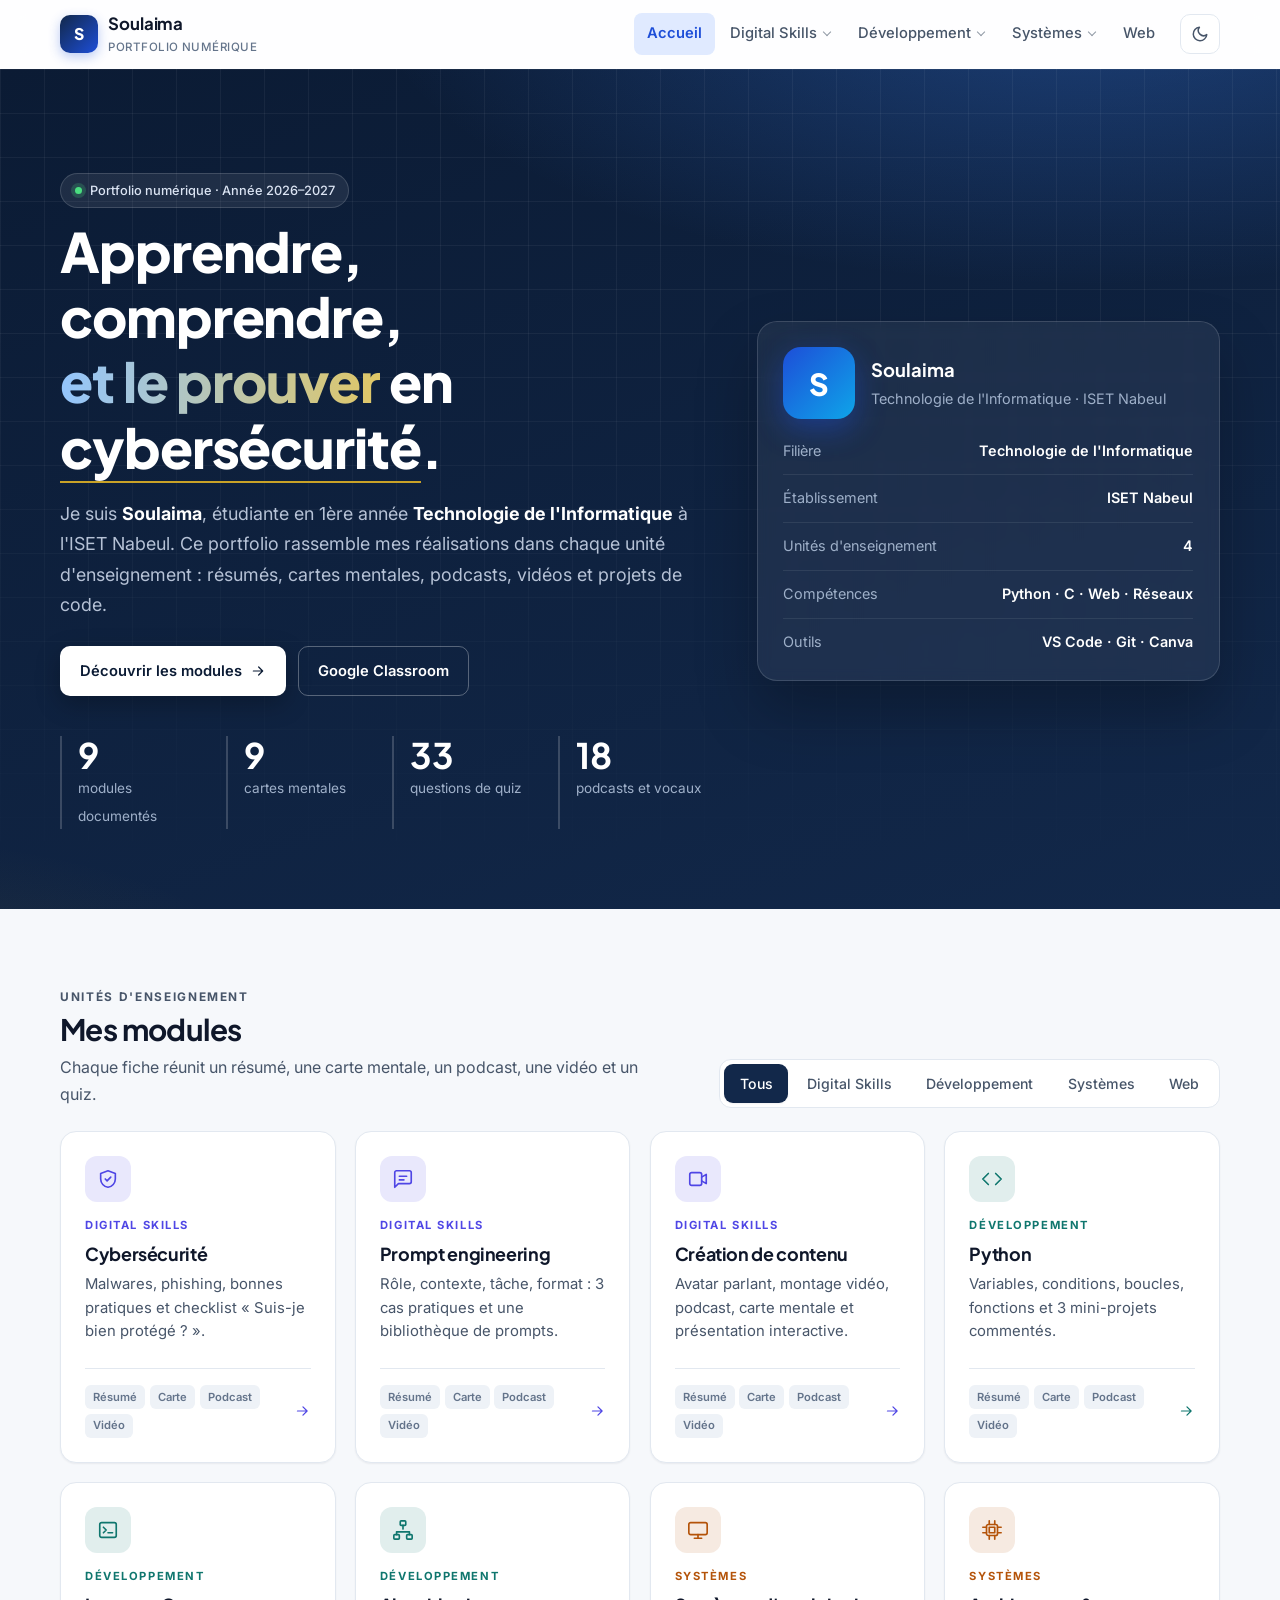
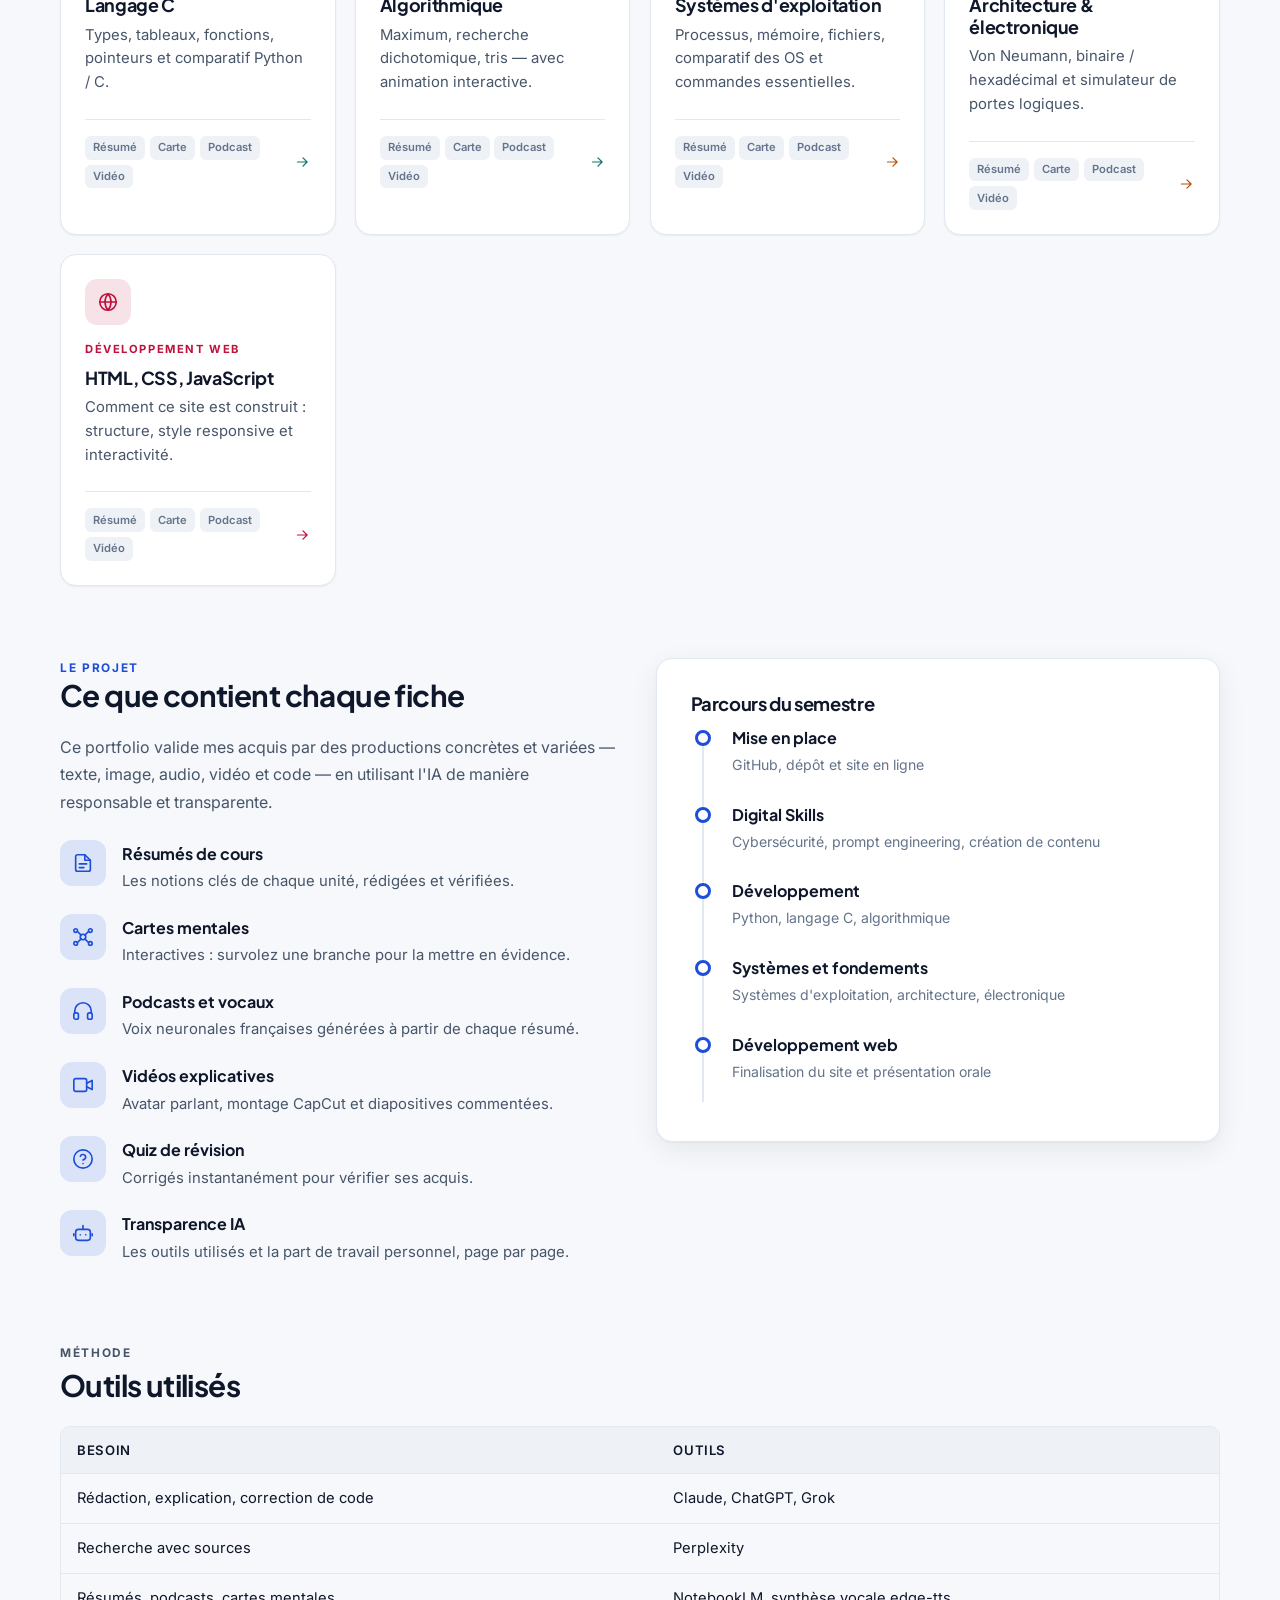
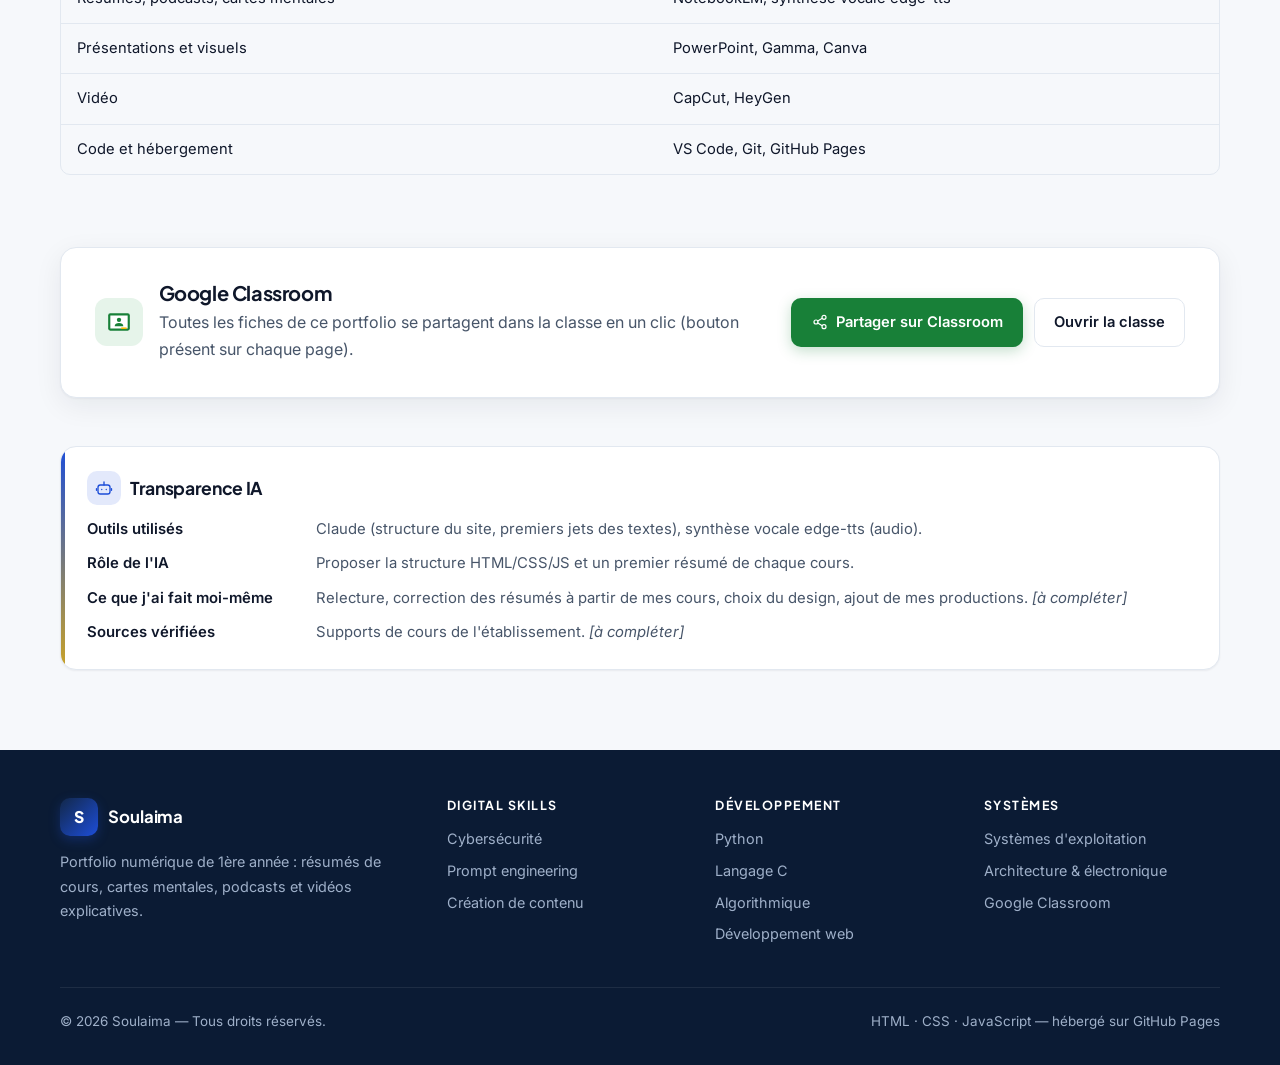
==== commit 68c6a2cc: "Ajout de la filière (Technologie de l'Informatique) et de l'établissement (ISET Nabeul)" ====
--- a/index.html
+++ b/index.html
@@ -54,7 +54,7 @@
       <div>
         <span class="badge"><span class="dot"></span>Portfolio numérique · Année 2026–2027</span>
         <h1>Apprendre, comprendre,<br><span class="accent-text">et le prouver</span> en <span class="rotator" data-words="cybersécurité|Python|langage C|algorithmique|architecture|développement web">cybersécurité</span>.</h1>
-        <p class="lead">Je suis <strong style="color:#fff">Soulaima</strong>, étudiante en 1ère année <em>[filière à compléter]</em>. Ce portfolio rassemble mes réalisations dans chaque unité d'enseignement : résumés, cartes mentales, podcasts, vidéos et projets de code.</p>
+        <p class="lead">Je suis <strong style="color:#fff">Soulaima</strong>, étudiante en 1ère année <strong style="color:#fff">Technologie de l'Informatique</strong> à l'ISET Nabeul. Ce portfolio rassemble mes réalisations dans chaque unité d'enseignement : résumés, cartes mentales, podcasts, vidéos et projets de code.</p>
         <div class="btn-row">
           <a class="btn btn-light" href="#modules">Découvrir les modules <svg viewBox="0 0 24 24" fill="none" stroke="currentColor" stroke-width="1.8" stroke-linecap="round" stroke-linejoin="round" aria-hidden="true"><path d="M5 12h14M13 6l6 6-6 6"/></svg></a>
           <a class="btn btn-outline-light" href="#classroom">Google Classroom</a>
@@ -69,11 +69,11 @@
       <aside class="profile-card" aria-label="Profil">
         <div class="profile-head">
           <div class="avatar" role="img" aria-label="Avatar de Soulaima">S</div>
-          <div><strong>Soulaima</strong><span>Étudiante · 1ère année</span></div>
+          <div><strong>Soulaima</strong><span>Technologie de l'Informatique · ISET Nabeul</span></div>
         </div>
         <ul class="profile-list">
-          <li><span>Filière</span><b>[à compléter]</b></li>
-          <li><span>Établissement</span><b>[à compléter]</b></li>
+          <li><span>Filière</span><b>Technologie de l'Informatique</b></li>
+          <li><span>Établissement</span><b>ISET Nabeul</b></li>
           <li><span>Unités d'enseignement</span><b>4</b></li>
           <li><span>Compétences</span><b>Python · C · Web · Réseaux</b></li>
           <li><span>Outils</span><b>VS Code · Git · Canva</b></li>
@@ -201,7 +201,7 @@
           <div class="grid-2" style="margin-top:1.5rem">
         <div class="feature"><span class="module-icon"><svg viewBox="0 0 24 24" fill="none" stroke="currentColor" stroke-width="1.8" stroke-linecap="round" stroke-linejoin="round" aria-hidden="true"><path d="M14 3H6a2 2 0 0 0-2 2v14a2 2 0 0 0 2 2h12a2 2 0 0 0 2-2V9z"/><path d="M14 3v6h6M8 13h8M8 17h5"/></svg></span><div><strong>Résumés de cours</strong><p>Les notions clés de chaque unité, rédigées et vérifiées.</p></div></div>
         <div class="feature"><span class="module-icon"><svg viewBox="0 0 24 24" fill="none" stroke="currentColor" stroke-width="1.8" stroke-linecap="round" stroke-linejoin="round" aria-hidden="true"><circle cx="12" cy="12" r="3"/><circle cx="4" cy="5" r="2"/><circle cx="20" cy="5" r="2"/><circle cx="4" cy="19" r="2"/><circle cx="20" cy="19" r="2"/><path d="M6 6l4 4M18 6l-4 4M6 18l4-4M18 18l-4-4"/></svg></span><div><strong>Cartes mentales</strong><p>Interactives : survolez une branche pour la mettre en évidence.</p></div></div>
-        <div class="feature"><span class="module-icon"><svg viewBox="0 0 24 24" fill="none" stroke="currentColor" stroke-width="1.8" stroke-linecap="round" stroke-linejoin="round" aria-hidden="true"><path d="M3 14v-2a9 9 0 0 1 18 0v2"/><rect x="2" y="14" width="5" height="7" rx="2"/><rect x="17" y="14" width="5" height="7" rx="2"/></svg></span><div><strong>Podcasts et vocaux</strong><p>Générés avec Google Cloud Text-to-Speech à partir des résumés.</p></div></div>
+        <div class="feature"><span class="module-icon"><svg viewBox="0 0 24 24" fill="none" stroke="currentColor" stroke-width="1.8" stroke-linecap="round" stroke-linejoin="round" aria-hidden="true"><path d="M3 14v-2a9 9 0 0 1 18 0v2"/><rect x="2" y="14" width="5" height="7" rx="2"/><rect x="17" y="14" width="5" height="7" rx="2"/></svg></span><div><strong>Podcasts et vocaux</strong><p>Voix neuronales françaises générées à partir de chaque résumé.</p></div></div>
         <div class="feature"><span class="module-icon"><svg viewBox="0 0 24 24" fill="none" stroke="currentColor" stroke-width="1.8" stroke-linecap="round" stroke-linejoin="round" aria-hidden="true"><rect x="2" y="5" width="14" height="14" rx="2"/><path d="M16 10l6-3v10l-6-3"/></svg></span><div><strong>Vidéos explicatives</strong><p>Avatar parlant, montage CapCut et diapositives commentées.</p></div></div>
         <div class="feature"><span class="module-icon"><svg viewBox="0 0 24 24" fill="none" stroke="currentColor" stroke-width="1.8" stroke-linecap="round" stroke-linejoin="round" aria-hidden="true"><circle cx="12" cy="12" r="10"/><path d="M9.1 9a3 3 0 0 1 5.8 1c0 2-3 3-3 3M12 17h.01"/></svg></span><div><strong>Quiz de révision</strong><p>Corrigés instantanément pour vérifier ses acquis.</p></div></div>
         <div class="feature"><span class="module-icon"><svg viewBox="0 0 24 24" fill="none" stroke="currentColor" stroke-width="1.8" stroke-linecap="round" stroke-linejoin="round" aria-hidden="true"><rect x="4" y="8" width="16" height="12" rx="3"/><path d="M12 8V4M9 14h.01M15 14h.01M2 13v2M22 13v2"/></svg></span><div><strong>Transparence IA</strong><p>Les outils utilisés et la part de travail personnel, page par page.</p></div></div>
@@ -228,7 +228,7 @@
           <tbody>
             <tr><td>Rédaction, explication, correction de code</td><td>Claude, ChatGPT, Grok</td></tr>
             <tr><td>Recherche avec sources</td><td>Perplexity</td></tr>
-            <tr><td>Résumés, podcasts, cartes mentales</td><td>NotebookLM, Google Cloud Text-to-Speech</td></tr>
+            <tr><td>Résumés, podcasts, cartes mentales</td><td>NotebookLM, synthèse vocale edge-tts</td></tr>
             <tr><td>Présentations et visuels</td><td>PowerPoint, Gamma, Canva</td></tr>
             <tr><td>Vidéo</td><td>CapCut, HeyGen</td></tr>
             <tr><td>Code et hébergement</td><td>VS Code, Git, GitHub Pages</td></tr>
@@ -257,7 +257,7 @@
     <section class="transparence">
       <h2><span class="h-icon"><svg viewBox="0 0 24 24" fill="none" stroke="currentColor" stroke-width="1.8" stroke-linecap="round" stroke-linejoin="round" aria-hidden="true"><rect x="4" y="8" width="16" height="12" rx="3"/><path d="M12 8V4M9 14h.01M15 14h.01M2 13v2M22 13v2"/></svg></span>Transparence IA</h2>
       <dl>
-        <dt>Outils utilisés</dt><dd>Claude (structure du site, premiers jets des textes), Google Cloud Text-to-Speech (audio).</dd>
+        <dt>Outils utilisés</dt><dd>Claude (structure du site, premiers jets des textes), synthèse vocale edge-tts (audio).</dd>
         <dt>Rôle de l'IA</dt><dd>Proposer la structure HTML/CSS/JS et un premier résumé de chaque cours.</dd>
         <dt>Ce que j'ai fait moi-même</dt><dd>Relecture, correction des résumés à partir de mes cours, choix du design, ajout de mes productions. <em>[à compléter]</em></dd>
         <dt>Sources vérifiées</dt><dd>Supports de cours de l'établissement. <em>[à compléter]</em></dd>
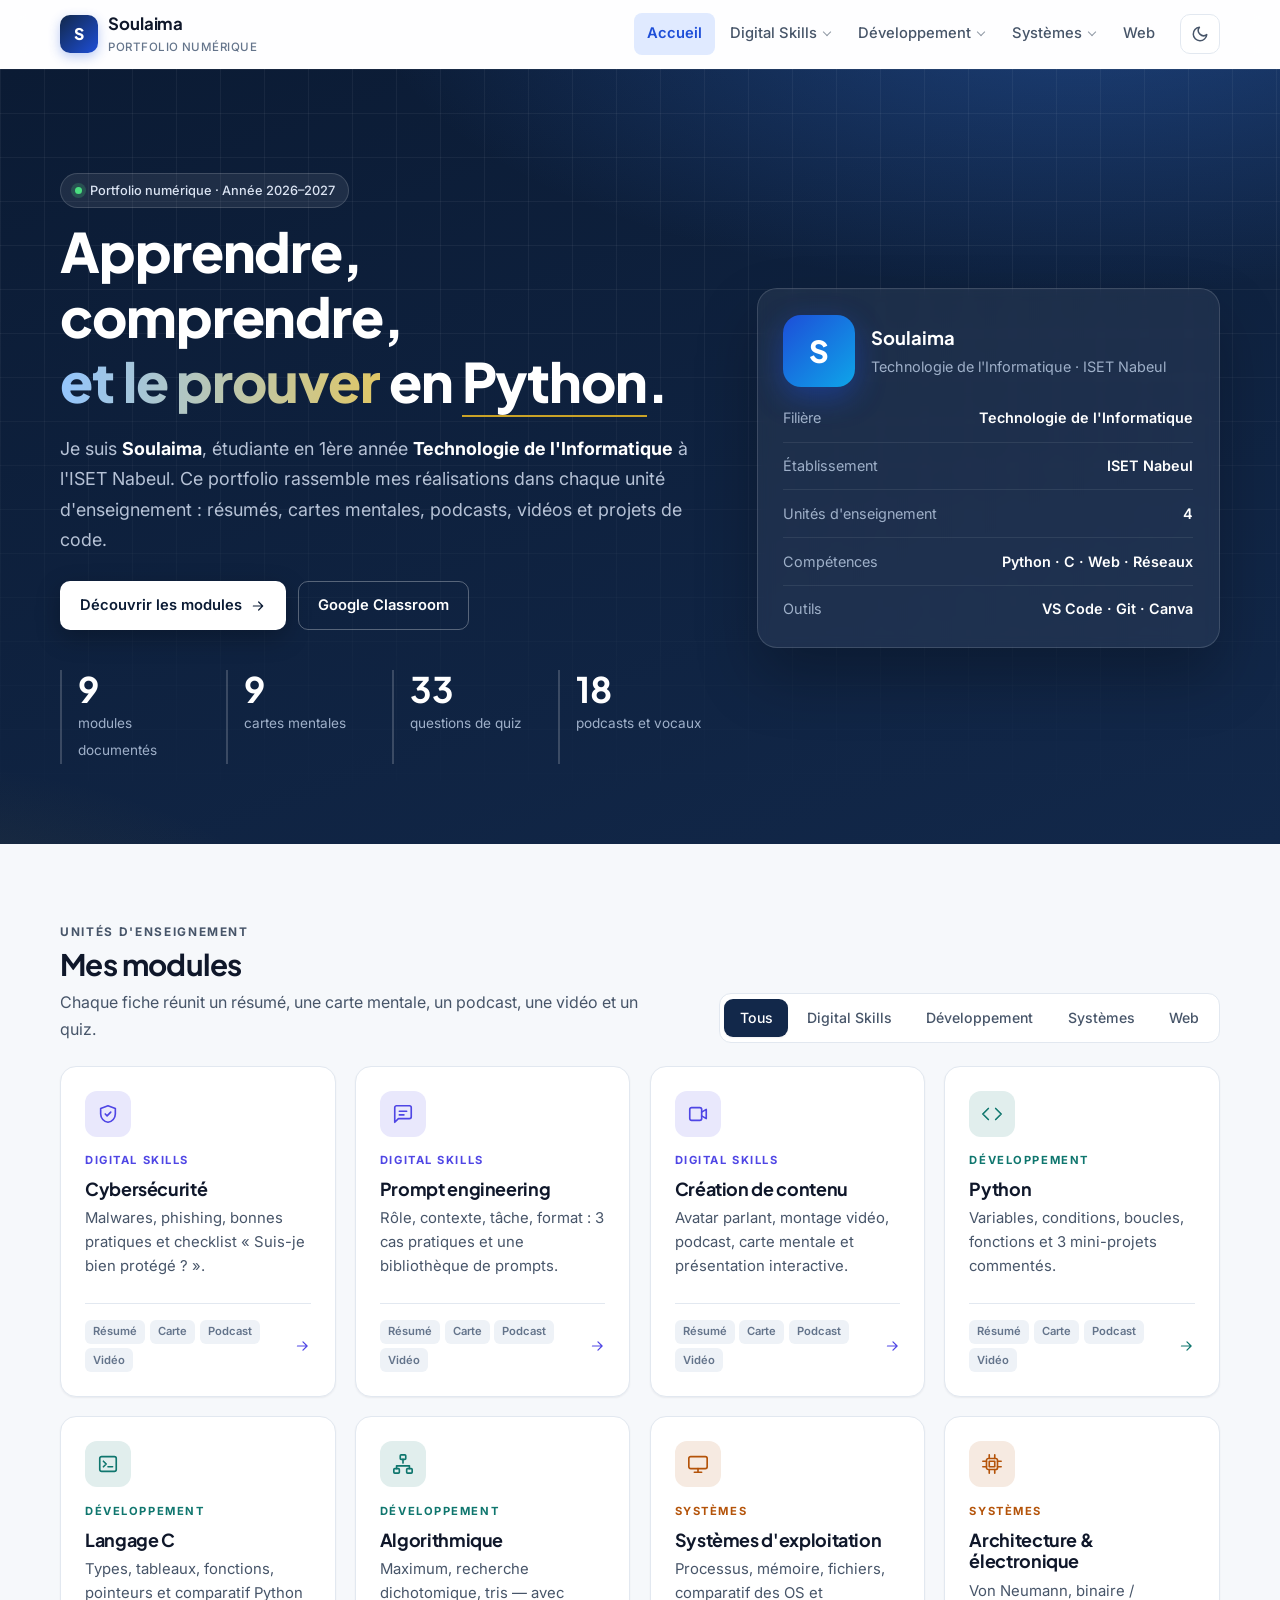
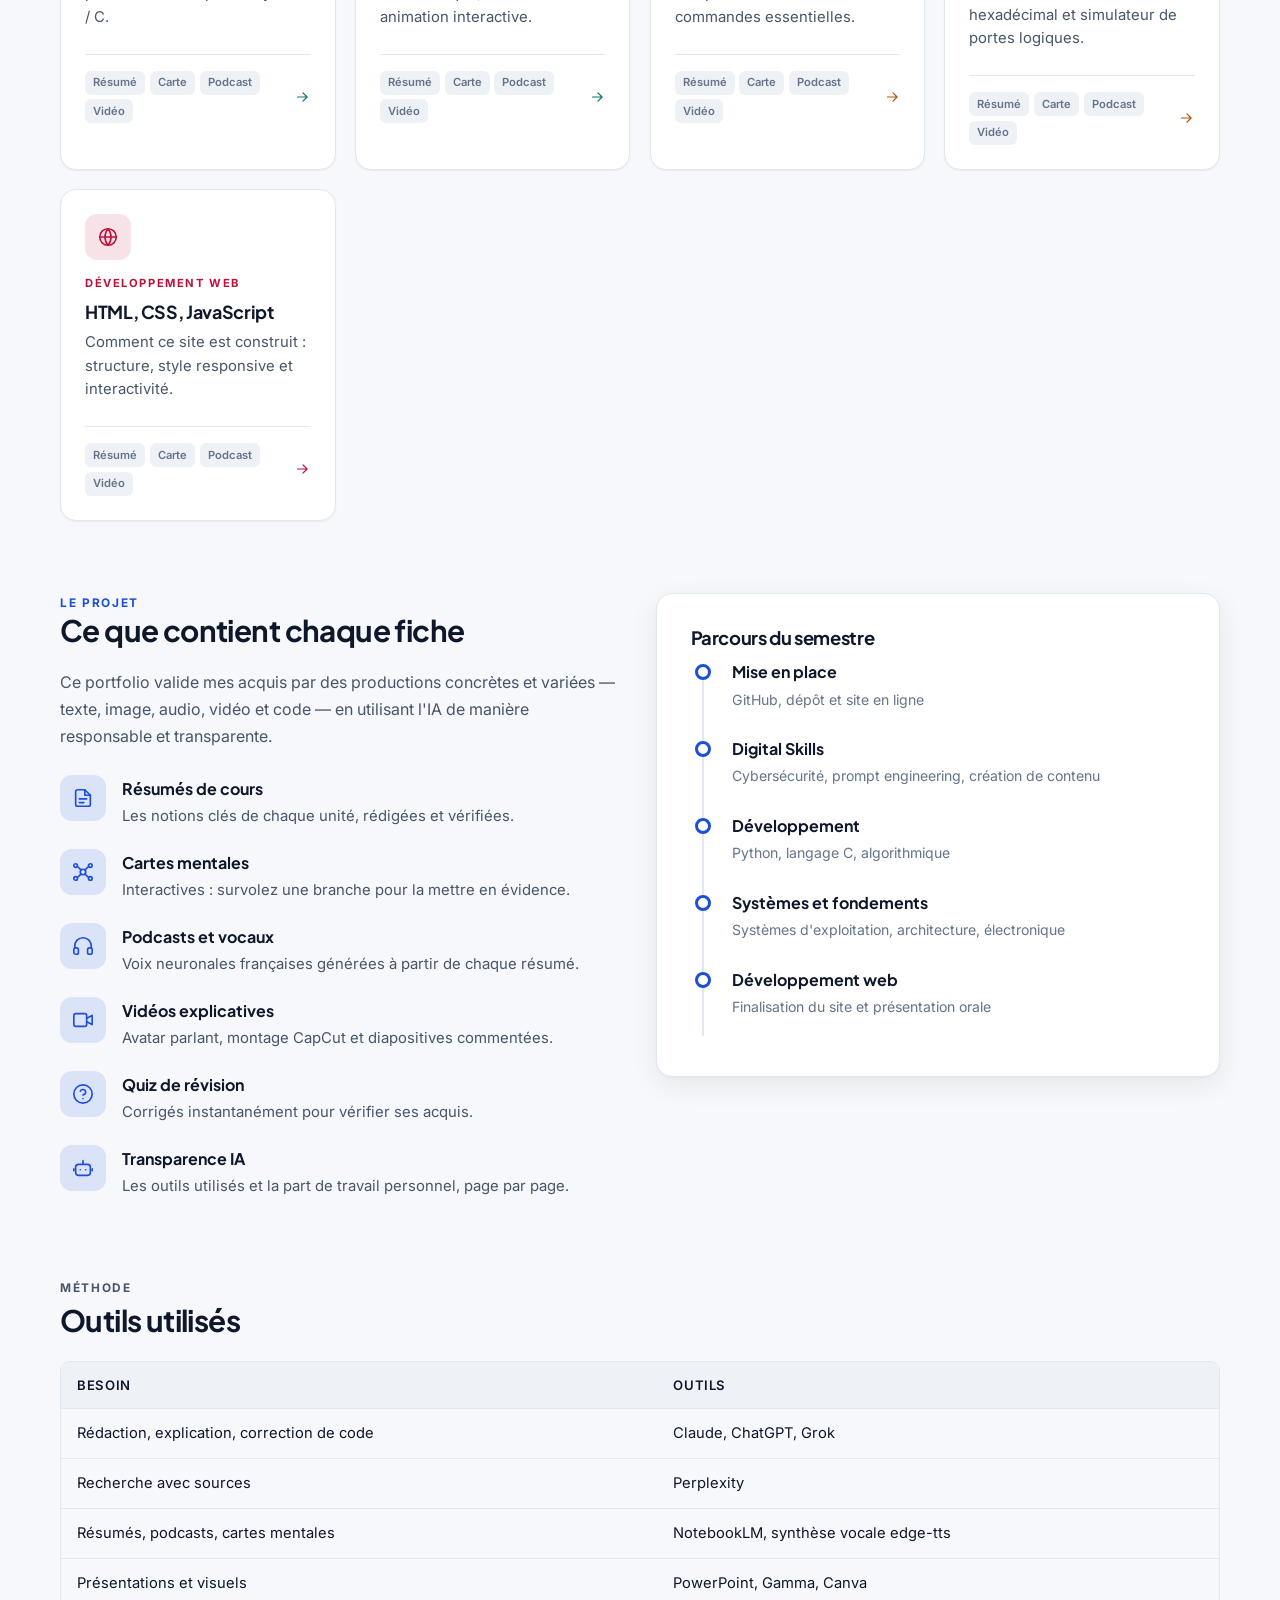
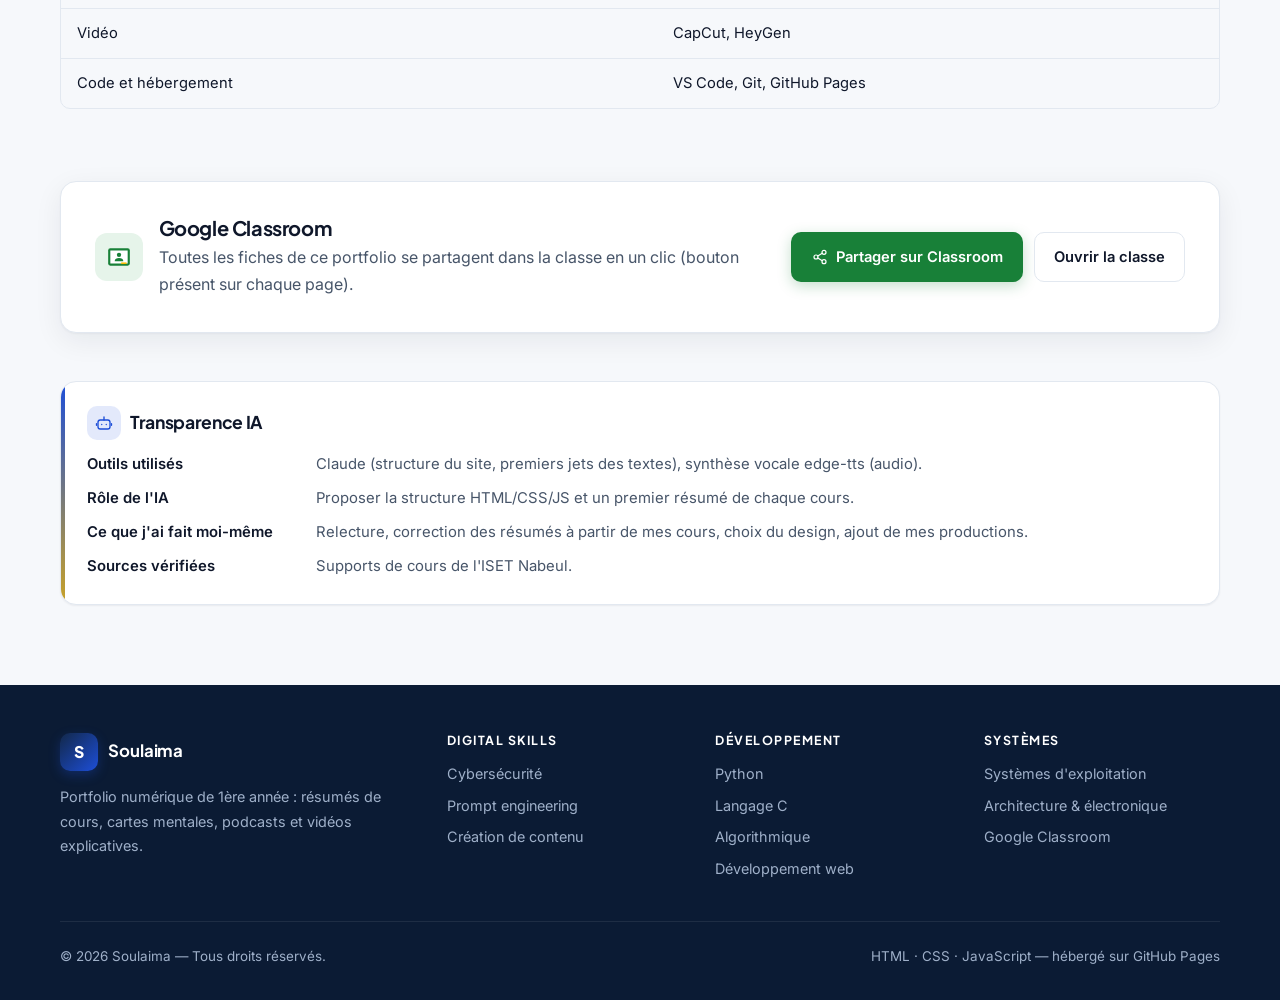
==== commit 0bcebfa5: "Textes finalisés sur toutes les pages" ====
--- a/index.html
+++ b/index.html
@@ -6,6 +6,10 @@
   <title>Soulaima — Portfolio numérique</title>
   <meta name="description" content="Portfolio numérique de Soulaima : résumés de cours, cartes mentales, podcasts et vidéos pour chaque module de 1ère année.">
   <meta name="theme-color" content="#0b1b34">
+  <link rel="icon" href="medias/images/favicon.svg" type="image/svg+xml">
+  <meta property="og:title" content="Soulaima — Portfolio numérique">
+  <meta property="og:description" content="Portfolio numérique de Soulaima : résumés de cours, cartes mentales, podcasts et vidéos pour chaque module de 1ère année.">
+  <meta property="og:image" content="medias/images/og-image.svg">
   <link rel="preconnect" href="https://fonts.googleapis.com">
   <link rel="preconnect" href="https://fonts.gstatic.com" crossorigin>
   <link href="https://fonts.googleapis.com/css2?family=Inter:wght@400;500;600;700&family=Plus+Jakarta+Sans:wght@600;700;800&family=JetBrains+Mono:wght@400;600&display=swap" rel="stylesheet">
@@ -248,7 +252,6 @@
       </div>
       <div class="btn-row" style="margin:0">
         <a class="btn btn-classroom" data-classroom-share href="https://classroom.google.com/"><svg viewBox="0 0 24 24" fill="none" stroke="currentColor" stroke-width="1.8" stroke-linecap="round" stroke-linejoin="round" aria-hidden="true"><circle cx="18" cy="5" r="3"/><circle cx="6" cy="12" r="3"/><circle cx="18" cy="19" r="3"/><path d="M8.6 13.5l6.8 4M15.4 6.5l-6.8 4"/></svg>Partager sur Classroom</a>
-        <!-- Remplacer par le lien de la classe : https://classroom.google.com/c/XXXXXXXX -->
         <a class="btn btn-ghost" href="https://classroom.google.com/" target="_blank" rel="noopener">Ouvrir la classe</a>
       </div>
     </section>
@@ -259,8 +262,8 @@
       <dl>
         <dt>Outils utilisés</dt><dd>Claude (structure du site, premiers jets des textes), synthèse vocale edge-tts (audio).</dd>
         <dt>Rôle de l'IA</dt><dd>Proposer la structure HTML/CSS/JS et un premier résumé de chaque cours.</dd>
-        <dt>Ce que j'ai fait moi-même</dt><dd>Relecture, correction des résumés à partir de mes cours, choix du design, ajout de mes productions. <em>[à compléter]</em></dd>
-        <dt>Sources vérifiées</dt><dd>Supports de cours de l'établissement. <em>[à compléter]</em></dd>
+        <dt>Ce que j'ai fait moi-même</dt><dd>Relecture, correction des résumés à partir de mes cours, choix du design, ajout de mes productions.</dd>
+        <dt>Sources vérifiées</dt><dd>Supports de cours de l'ISET Nabeul.</dd>
       </dl>
     </section>
   </div>
--- a/css/style.css
+++ b/css/style.css
@@ -69,6 +69,7 @@
 }
 
 *, *::before, *::after { box-sizing: border-box; }
+[hidden] { display: none !important; }
 html { scroll-behavior: smooth; scroll-padding-top: 84px; }
 
 body {
@@ -393,6 +394,12 @@
 .play-icon { width: 54px; height: 54px; border-radius: 50%; background: rgba(255,255,255,.1); border: 1px solid rgba(255,255,255,.2); display: grid; place-items: center; margin: 0 auto .6rem; color: #fff; }
 .play-icon svg { width: 20px; height: 20px; margin-left: 3px; }
 audio { width: 100%; height: 40px; }
+
+/* Captures et illustrations */
+.shot { margin: .6rem 0 0; }
+.shot img { display: block; width: 100%; height: auto; border-radius: 12px; border: 1px solid var(--line); box-shadow: var(--shadow); background: var(--navy); }
+.shot a { display: block; }
+.shot figcaption { font-size: .8rem; color: var(--ink-mute); margin-top: .4rem; }
 
 /* Lecteur vidéo + playlist */
 .video-panel { display: grid; grid-template-columns: minmax(0, 1.7fr) minmax(0, 1fr); gap: 1.4rem; padding: 1.2rem; }
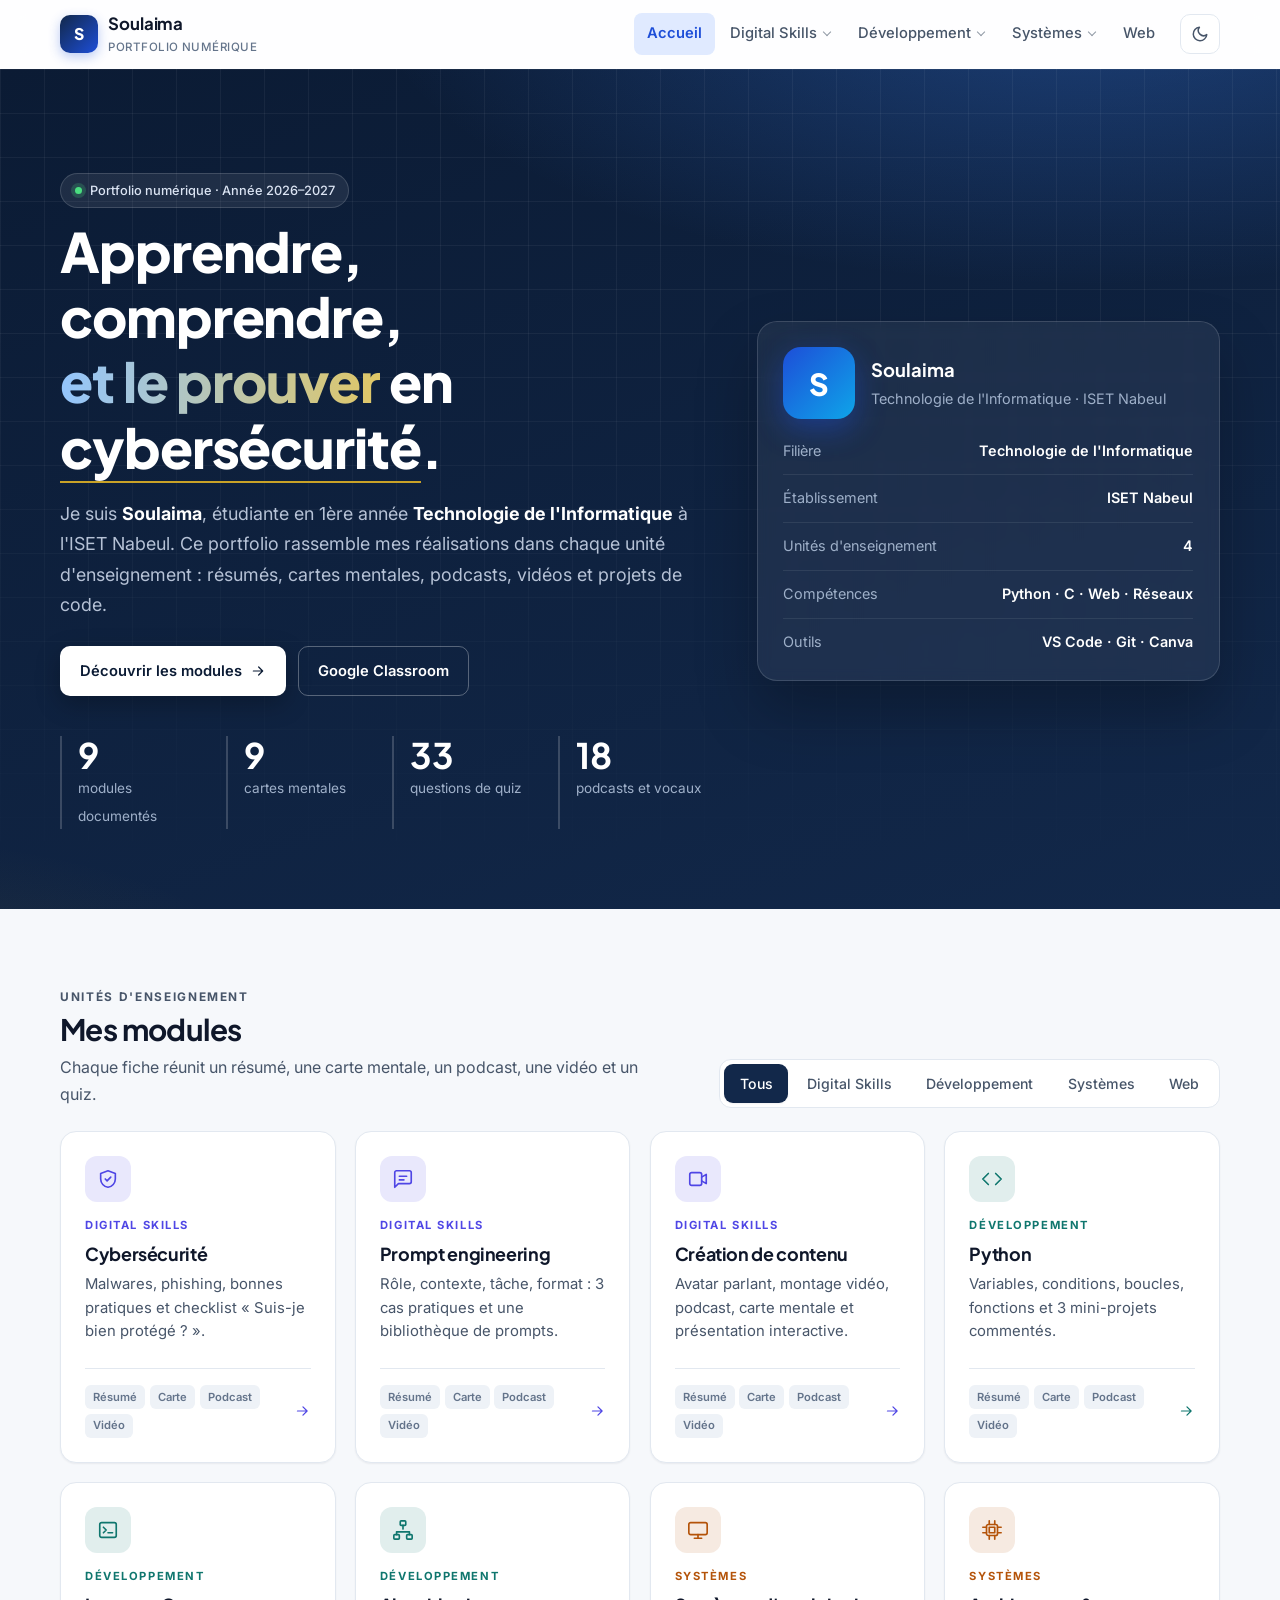
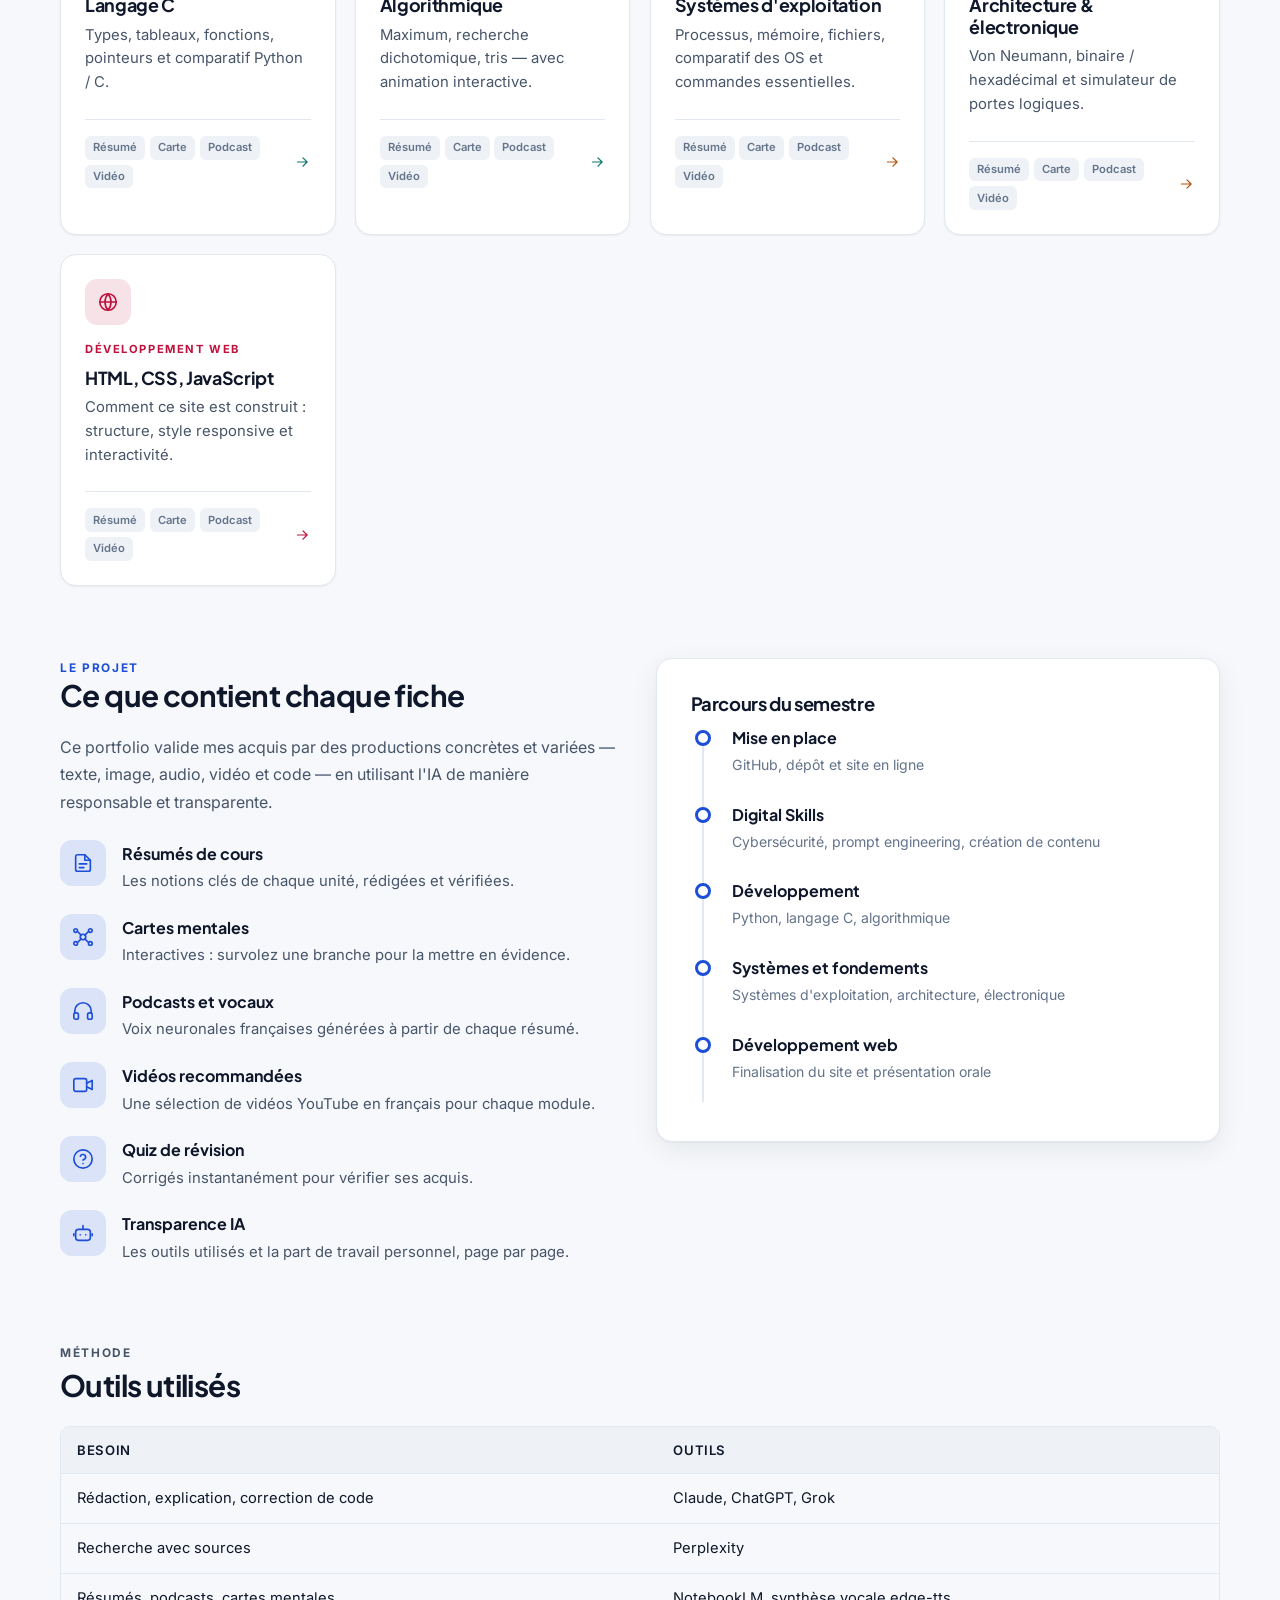
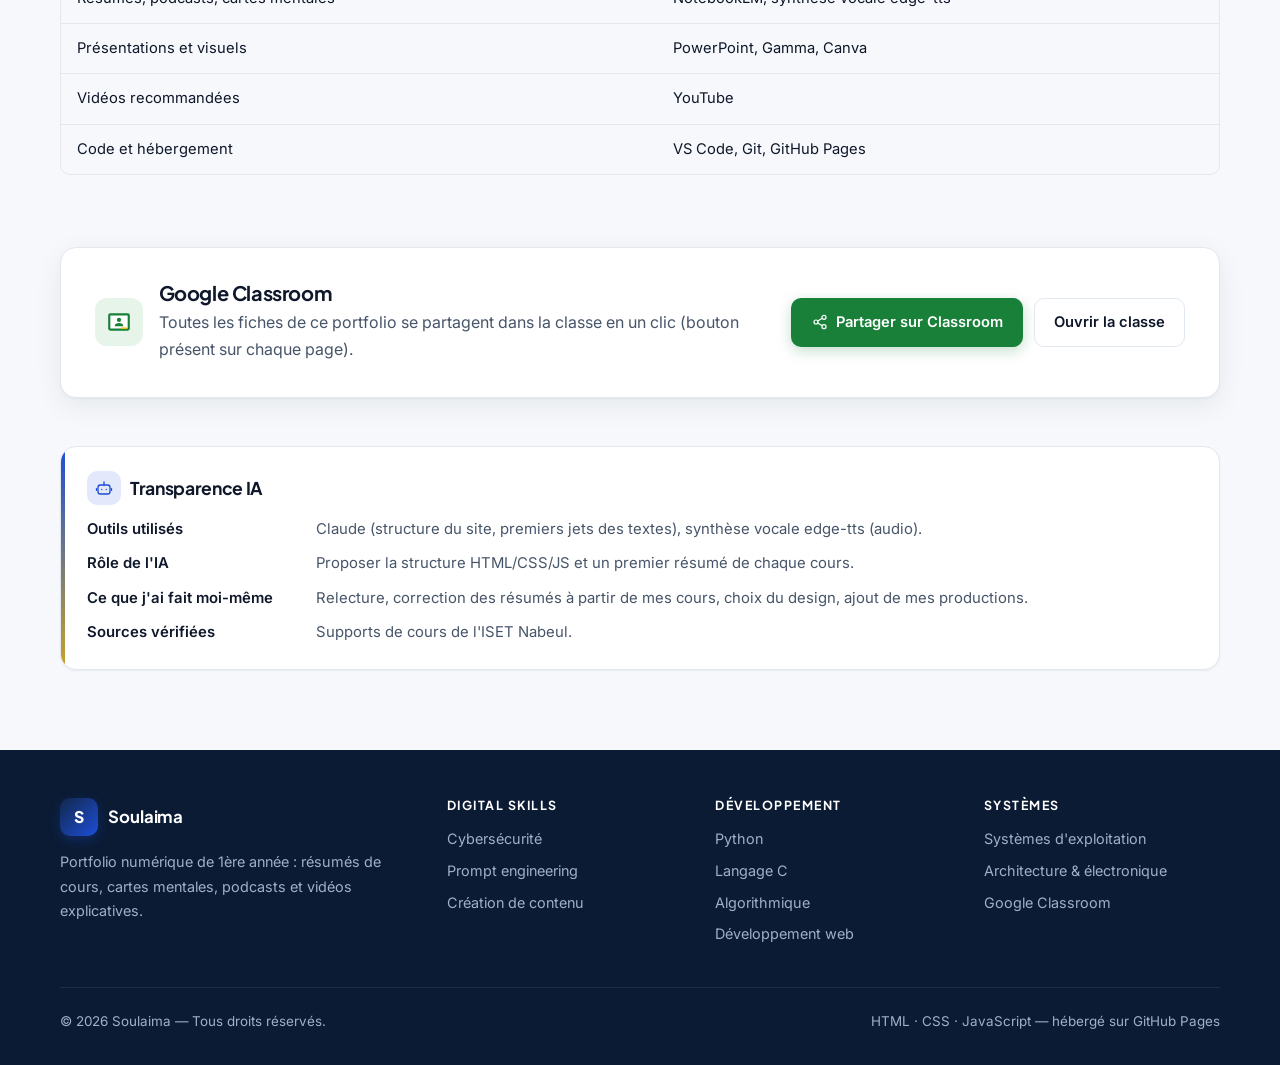
==== commit 1fac2ad6: "Vidéos YouTube présentées comme recommandations, productions de création de contenu mises à jour" ====
--- a/index.html
+++ b/index.html
@@ -206,7 +206,7 @@
         <div class="feature"><span class="module-icon"><svg viewBox="0 0 24 24" fill="none" stroke="currentColor" stroke-width="1.8" stroke-linecap="round" stroke-linejoin="round" aria-hidden="true"><path d="M14 3H6a2 2 0 0 0-2 2v14a2 2 0 0 0 2 2h12a2 2 0 0 0 2-2V9z"/><path d="M14 3v6h6M8 13h8M8 17h5"/></svg></span><div><strong>Résumés de cours</strong><p>Les notions clés de chaque unité, rédigées et vérifiées.</p></div></div>
         <div class="feature"><span class="module-icon"><svg viewBox="0 0 24 24" fill="none" stroke="currentColor" stroke-width="1.8" stroke-linecap="round" stroke-linejoin="round" aria-hidden="true"><circle cx="12" cy="12" r="3"/><circle cx="4" cy="5" r="2"/><circle cx="20" cy="5" r="2"/><circle cx="4" cy="19" r="2"/><circle cx="20" cy="19" r="2"/><path d="M6 6l4 4M18 6l-4 4M6 18l4-4M18 18l-4-4"/></svg></span><div><strong>Cartes mentales</strong><p>Interactives : survolez une branche pour la mettre en évidence.</p></div></div>
         <div class="feature"><span class="module-icon"><svg viewBox="0 0 24 24" fill="none" stroke="currentColor" stroke-width="1.8" stroke-linecap="round" stroke-linejoin="round" aria-hidden="true"><path d="M3 14v-2a9 9 0 0 1 18 0v2"/><rect x="2" y="14" width="5" height="7" rx="2"/><rect x="17" y="14" width="5" height="7" rx="2"/></svg></span><div><strong>Podcasts et vocaux</strong><p>Voix neuronales françaises générées à partir de chaque résumé.</p></div></div>
-        <div class="feature"><span class="module-icon"><svg viewBox="0 0 24 24" fill="none" stroke="currentColor" stroke-width="1.8" stroke-linecap="round" stroke-linejoin="round" aria-hidden="true"><rect x="2" y="5" width="14" height="14" rx="2"/><path d="M16 10l6-3v10l-6-3"/></svg></span><div><strong>Vidéos explicatives</strong><p>Avatar parlant, montage CapCut et diapositives commentées.</p></div></div>
+        <div class="feature"><span class="module-icon"><svg viewBox="0 0 24 24" fill="none" stroke="currentColor" stroke-width="1.8" stroke-linecap="round" stroke-linejoin="round" aria-hidden="true"><rect x="2" y="5" width="14" height="14" rx="2"/><path d="M16 10l6-3v10l-6-3"/></svg></span><div><strong>Vidéos recommandées</strong><p>Une sélection de vidéos YouTube en français pour chaque module.</p></div></div>
         <div class="feature"><span class="module-icon"><svg viewBox="0 0 24 24" fill="none" stroke="currentColor" stroke-width="1.8" stroke-linecap="round" stroke-linejoin="round" aria-hidden="true"><circle cx="12" cy="12" r="10"/><path d="M9.1 9a3 3 0 0 1 5.8 1c0 2-3 3-3 3M12 17h.01"/></svg></span><div><strong>Quiz de révision</strong><p>Corrigés instantanément pour vérifier ses acquis.</p></div></div>
         <div class="feature"><span class="module-icon"><svg viewBox="0 0 24 24" fill="none" stroke="currentColor" stroke-width="1.8" stroke-linecap="round" stroke-linejoin="round" aria-hidden="true"><rect x="4" y="8" width="16" height="12" rx="3"/><path d="M12 8V4M9 14h.01M15 14h.01M2 13v2M22 13v2"/></svg></span><div><strong>Transparence IA</strong><p>Les outils utilisés et la part de travail personnel, page par page.</p></div></div>
           </div>
@@ -234,7 +234,7 @@
             <tr><td>Recherche avec sources</td><td>Perplexity</td></tr>
             <tr><td>Résumés, podcasts, cartes mentales</td><td>NotebookLM, synthèse vocale edge-tts</td></tr>
             <tr><td>Présentations et visuels</td><td>PowerPoint, Gamma, Canva</td></tr>
-            <tr><td>Vidéo</td><td>CapCut, HeyGen</td></tr>
+            <tr><td>Vidéos recommandées</td><td>YouTube</td></tr>
             <tr><td>Code et hébergement</td><td>VS Code, Git, GitHub Pages</td></tr>
           </tbody>
         </table>
--- a/css/style.css
+++ b/css/style.css
@@ -395,6 +395,33 @@
 .play-icon svg { width: 20px; height: 20px; margin-left: 3px; }
 audio { width: 100%; height: 40px; }
 
+/* Vidéo de secours (page ouverte en fichier local) */
+.yt-fallback { position: relative; display: block; width: 100%; height: 100%; color: #fff; text-decoration: none; }
+.yt-fallback img { width: 100%; height: 100%; object-fit: cover; display: block; filter: brightness(.7); }
+.yt-fallback .play-icon { position: absolute; top: 50%; left: 50%; transform: translate(-50%, -60%); width: 64px; height: 64px; background: #e11d48; border: 0; margin: 0; }
+.yt-fallback-label { position: absolute; left: 50%; bottom: 14%; transform: translateX(-50%); font-weight: 600; font-size: .9rem; background: rgba(0,0,0,.55); padding: .35rem .8rem; border-radius: 999px; white-space: nowrap; }
+.video-frame:has(.yt-fallback) { padding: 0; }
+
+/* Script vidéo */
+.script-box { margin-top: 1.2rem; padding: 0; overflow: hidden; }
+.script-box summary { display: flex; align-items: center; gap: .8rem; padding: 1.1rem 1.4rem; cursor: pointer; list-style: none; }
+.script-box summary::-webkit-details-marker { display: none; }
+.script-box summary::after { content: ""; margin-left: auto; width: 9px; height: 9px; border-right: 2px solid var(--ink-mute); border-bottom: 2px solid var(--ink-mute); transform: rotate(45deg); transition: transform .2s; }
+.script-box[open] summary::after { transform: rotate(-135deg); }
+.script-box summary .h-icon { margin: 0; }
+.script-box summary b { display: block; font-family: var(--font-title); font-size: 1.05rem; }
+.script-box summary small { display: block; font-size: .8rem; color: var(--ink-mute); }
+.script-box summary:hover { background: var(--surface-2); }
+.script-intro { margin: 0 1.4rem 1rem; font-size: .9rem; color: var(--ink-soft); }
+.script-plans { list-style: none; margin: 0 1.4rem; padding: 0 0 0 1.4rem; border-left: 2px solid var(--line); display: grid; gap: 1rem; }
+.script-plans li { position: relative; }
+.script-plans li::before { content: ""; position: absolute; left: calc(-1.4rem - 6px); top: .45rem; width: 10px; height: 10px; border-radius: 50%; background: var(--mod, var(--accent)); box-shadow: 0 0 0 4px var(--surface); }
+.plan-label { display: flex; gap: .6rem; align-items: baseline; font-size: .78rem; text-transform: uppercase; letter-spacing: .08em; }
+.plan-label b { color: var(--mod, var(--accent)); }
+.plan-label time { font-family: var(--font-mono); color: var(--ink-mute); }
+.script-plans p { margin: .25rem 0 0; font-size: .96rem; line-height: 1.65; }
+.copy-script { margin: 1.2rem 1.4rem 1.4rem; }
+
 /* Captures et illustrations */
 .shot { margin: .6rem 0 0; }
 .shot img { display: block; width: 100%; height: auto; border-radius: 12px; border: 1px solid var(--line); box-shadow: var(--shadow); background: var(--navy); }
